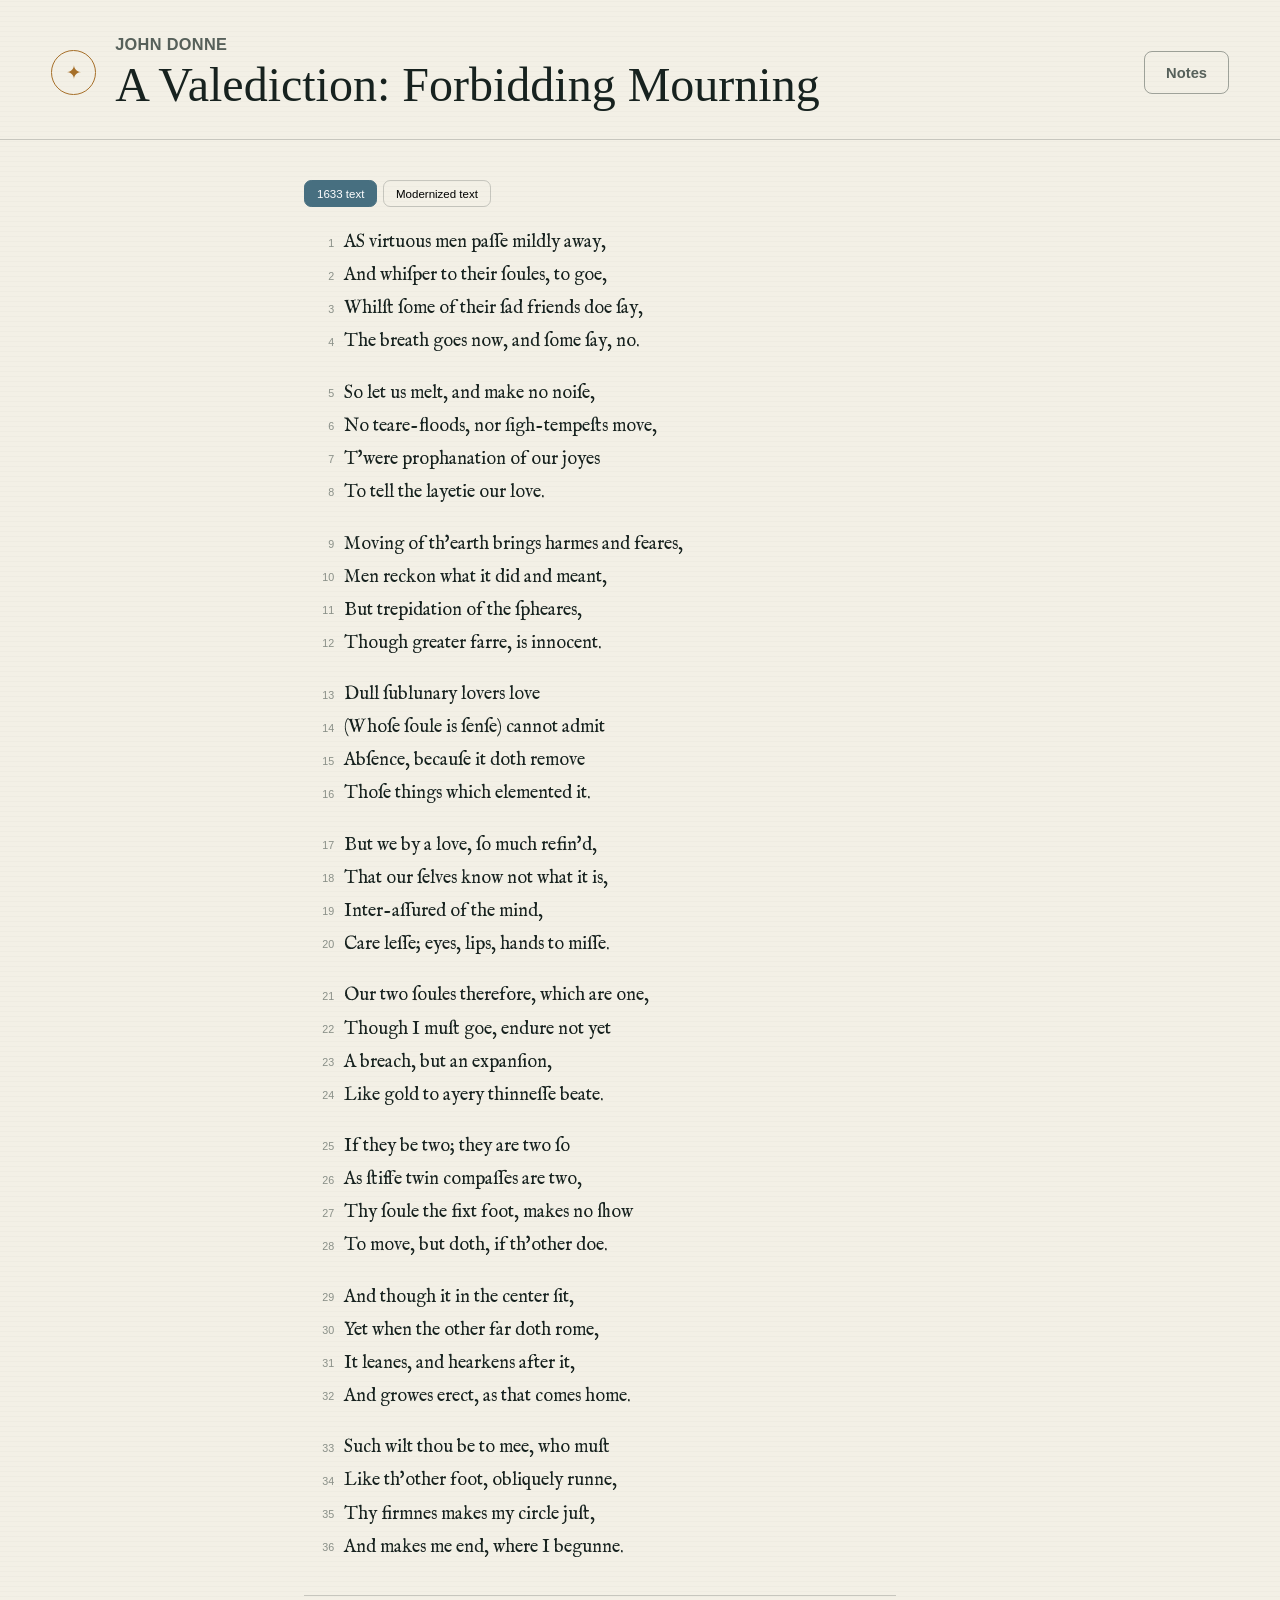
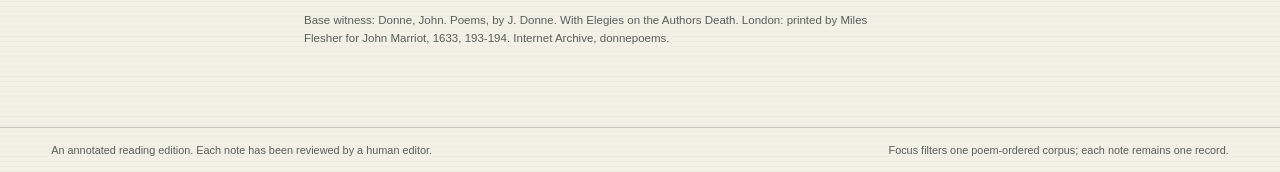
==== corpora/donne-a-valediction-forbidding-mourning/review.html @ fef2c0a2 "Initial commit: Marginalia annotated reading editions Source-first annotated reading editions of poe" ====
<!doctype html>
<html lang="en">
<head>
  <meta charset="utf-8">
  <meta name="viewport" content="width=device-width, initial-scale=1">
  <title>A Valediction: Forbidding Mourning — John Donne</title>
  <style>
    /* Libre Caslon files are self-hosted from Google Fonts under the SIL Open Font License 1.1. */

    @font-face {
      font-family: "Libre Caslon Text";
      src: url("[data-uri]") format("woff2");
      font-style: normal;
      font-weight: 400;
      font-display: swap;
    }
    /* IM FELL English (Igino Marini) is self-hosted under the SIL Open Font License 1.1. */
    @font-face {
  font-family: "IM FELL English";
  src: url("[data-uri]") format("truetype");
  font-style: normal;
  font-weight: 400;
  font-display: block;
}

    .poem-lines--historical-forms .poem-line__text {
      font-family: "IM FELL English", var(--poem-serif);
      font-variant-alternates: historical-forms;
      font-feature-settings: "hist" 1, "liga" 1;
    }

    :root {
      --paper: #f3f0e6;
      --paper-light: #fbf9f2;
      --ink: #17221f;
      --ink-soft: #56605a;
      --moon: #476f80;
      --moon-pale: rgba(71, 111, 128, 0.14);
      --gold: #a66f29;
      --rule: rgba(23, 34, 31, 0.2);
      --rule-strong: rgba(23, 34, 31, 0.38);
      --display-serif: "Iowan Old Style", Baskerville, "Palatino Linotype", Palatino, Georgia, serif;
      --serif: "Iowan Old Style", Baskerville, "Palatino Linotype", Palatino, Georgia, serif;
      --poem-serif: "Libre Caslon Text", "Iowan Old Style", Baskerville, "Palatino Linotype", Palatino, Georgia, serif;
      --sans: "Gill Sans", "Trebuchet MS", Candara, sans-serif;
    }

    * {
      box-sizing: border-box;
    }

    html {
      scroll-behavior: smooth;
    }

    body {
      min-width: 20rem;
      margin: 0;
      color: var(--ink);
      background:
        repeating-linear-gradient(0deg, rgba(23, 34, 31, 0.018) 0 1px, transparent 1px 5px),
        var(--paper);
      font-family: var(--serif);
    }

    button,
    select {
      font: inherit;
    }

    button:focus-visible,
    select:focus-visible,
    summary:focus-visible,
    a:focus-visible,
    [tabindex]:focus-visible {
      outline: 2px solid var(--moon);
      outline-offset: 3px;
    }

    [hidden] {
      display: none !important;
    }

    .skip-link {
      position: fixed;
      z-index: 30;
      top: 0.5rem;
      left: 0.5rem;
      padding: 0.7rem 1rem;
      color: var(--paper-light);
      background: var(--ink);
      transform: translateY(-160%);
    }

    .skip-link:focus {
      transform: translateY(0);
    }

    .masthead {
      display: grid;
      grid-template-columns: 3rem minmax(0, 1fr) auto;
      gap: 1rem;
      align-items: center;
      max-width: 92rem;
      margin: 0 auto;
      padding: 2.2rem clamp(1.25rem, 4vw, 4rem) 1.8rem;
      border-bottom: 1px solid var(--rule);
    }

    .masthead__mark {
      display: grid;
      width: 2.8rem;
      height: 2.8rem;
      place-items: center;
      color: var(--gold);
      text-decoration: none;
      border: 1px solid var(--gold);
      border-radius: 50%;
      font-size: 1.2rem;
    }

    .masthead__title {
      min-width: 0;
    }

    .masthead__author {
      margin: 0 0 0.45rem;
      color: var(--ink-soft);
      font-family: var(--sans);
      font-size: 1.02rem;
      font-weight: 700;
      letter-spacing: 0.02em;
      text-transform: uppercase;
    }

    .eyebrow,
    .notes-toggle,
    .projection-label,
    .projection-status,
    .source-meta,
    .stage-kicker {
      font-family: var(--sans);
      letter-spacing: 0;
    }

    .eyebrow {
      margin: 0 0 0.35rem;
      color: var(--ink-soft);
      font-size: 0.7rem;
      font-weight: 700;
      text-transform: uppercase;
    }

    .masthead h1 {
      max-width: none;
      margin: 0;
      overflow-wrap: normal;
      font-family: var(--display-serif);
      font-size: 3rem;
      font-weight: 400;
      line-height: 1.02;
    }

    .notes-toggle {
      justify-self: end;
      min-height: 2.7rem;
      padding: 0.55rem 1.3rem;
      color: var(--paper-light);
      border: 1px solid var(--moon);
      border-radius: 0.5rem;
      background: var(--moon);
      font-size: 0.92rem;
      font-weight: 700;
      cursor: pointer;
      transition: background-color 160ms ease, color 160ms ease, border-color 160ms ease;
    }

    .notes-toggle[aria-pressed="false"] {
      color: var(--ink-soft);
      background: transparent;
      border-color: var(--rule-strong);
    }

    .notes-toggle:hover,
    .notes-toggle:focus-visible {
      outline: none;
      color: var(--paper-light);
      border-color: var(--moon);
      background: var(--moon);
    }

    .projection-bar {
      margin: 0 0 1.8rem;
      padding: 0 0 1.2rem;
      border-bottom: 1px solid var(--rule-strong);
    }

    .projection-bar__inner {
      display: grid;
      gap: 0.8rem;
    }

    .focus-filter {
      min-width: 0;
      margin: 0;
      padding: 0;
      border: 0;
    }

    .projection-label {
      color: var(--ink-soft);
      font-size: 0.68rem;
      font-weight: 700;
      text-transform: uppercase;
    }

    .focus-options {
      display: flex;
      flex-wrap: wrap;
      gap: 0.45rem;
      margin-top: 0.4rem;
    }

    .focus-option {
      min-height: 2.25rem;
      padding: 0.4rem 0.85rem;
      color: var(--ink-soft);
      border: 1px solid var(--rule-strong);
      border-radius: 0.45rem;
      background: transparent;
      font-family: var(--sans);
      font-size: 0.74rem;
      cursor: pointer;
    }

    .focus-option:hover,
    .focus-option:focus-visible {
      color: var(--ink);
      border-color: var(--moon);
    }

    .focus-option[aria-pressed="true"] {
      color: var(--paper-light);
      border-color: var(--moon);
      background: var(--moon);
    }

    .projection-status {
      margin: 0;
      color: var(--ink-soft);
      font-size: 0.72rem;
    }

    .reading-layout {
      display: grid;
      grid-template-columns: minmax(24rem, 0.82fr) minmax(28rem, 1.18fr);
      max-width: 92rem;
      margin: 0 auto;
    }

    .reading-layout--notes-hidden {
      grid-template-columns: minmax(0, 1fr);
    }

    .reading-layout--notes-hidden .notes-panel {
      display: none;
    }

    .reading-layout--notes-hidden .poem-panel {
      border-right: 0;
    }

    .reading-layout--notes-hidden .poem-sticky {
      position: static;
      max-width: 42rem;
      margin: 0 auto;
    }

    .poem-panel {
      min-width: 0;
      padding: 2.5rem clamp(1.25rem, 4vw, 4rem) 5rem;
      border-right: 1px solid var(--rule);
    }

    .poem-sticky {
      position: sticky;
      top: 1rem;
    }

    .text-selector {
      display: flex;
      gap: 0.35rem;
      margin-bottom: 1.2rem;
    }

    .text-selector button {
      padding: 0.4rem 0.75rem;
      border: 1px solid var(--rule);
      border-radius: 0.45rem;
      background: transparent;
      font-family: var(--sans);
      font-size: 0.72rem;
      cursor: pointer;
    }

    .text-selector button[aria-pressed="true"] {
      color: #fff;
      border-color: var(--moon);
      background: var(--moon);
    }

    .poem-lines {
      max-width: 37rem;
    }

    .poem-line {
      display: grid;
      grid-template-columns: 1.7rem minmax(0, 1fr);
      gap: 0.6rem;
      align-items: center;
      min-height: 2rem;
      border-left: 3px solid transparent;
      transition: color 160ms ease, background-color 160ms ease, border-color 160ms ease;
    }

    .poem-line--stanza {
      margin-top: 1.15rem;
    }

    .poem-line:first-child {
      margin-top: 0;
    }

    .poem-line__number {
      color: rgba(72, 84, 77, 0.62);
      font-family: var(--sans);
      font-size: 0.67rem;
      text-align: right;
      user-select: none;
    }

    .poem-line__text {
      font-family: var(--poem-serif);
      padding: 0.2rem 0;
      font-size: 1.15rem;
      line-height: 1.45;
    }

    .poem-line--selected {
      color: #102b34;
      background: linear-gradient(90deg, rgba(71, 111, 128, 0.2), rgba(71, 111, 128, 0.035));
      border-left-color: var(--moon);
    }

    .witness {
      max-width: 37rem;
      margin: 2rem 0 0;
      padding-top: 1rem;
      color: var(--ink-soft);
      border-top: 1px solid var(--rule);
      font-family: var(--sans);
      font-size: 0.72rem;
      line-height: 1.5;
    }

    .notes-panel {
      min-width: 0;
      padding: 2.5rem clamp(1.25rem, 4vw, 4rem) 7rem;
    }

    .stream-group {
      margin: 0;
    }

    .stream-group + .stream-group {
      margin-top: 3rem;
    }

    .stream-group__heading {
      display: grid;
      grid-template-columns: auto minmax(0, 1fr);
      gap: 0.8rem;
      align-items: center;
      margin: 0 0 0.2rem;
      padding-bottom: 0.75rem;
      color: var(--moon);
      border-bottom: 1px solid var(--rule-strong);
      font-family: var(--sans);
      font-size: 0.76rem;
      text-transform: uppercase;
    }

    .stream-group__number {
      display: grid;
      width: 1.65rem;
      height: 1.65rem;
      place-items: center;
      color: var(--paper-light);
      border-radius: 50%;
      background: var(--moon);
      font-size: 0.68rem;
      font-weight: 700;
    }

    .note-article {
      position: relative;
      border-bottom: 1px solid var(--rule-strong);
      transition: background-color 160ms ease, border-color 160ms ease;
    }

    .note-article--active,
    .note-article[open] {
      border-left: 3px solid var(--moon);
      background: linear-gradient(90deg, rgba(71, 111, 128, 0.09), transparent 78%);
    }

    .note-summary {
      display: grid;
      grid-template-columns: minmax(0, 1fr) auto;
      gap: 1rem;
      align-items: center;
      padding: 1rem 0.25rem;
      list-style: none;
    }

    .note-summary::-webkit-details-marker {
      display: none;
    }

    .note-summary::after {
      content: "+";
      color: var(--ink-soft);
      font-family: var(--sans);
      font-size: 1rem;
    }

    .note-article[open] > .note-summary::after {
      content: "−";
    }

    .note-summary h3 {
      max-width: none;
      margin: 0;
      font-family: var(--display-serif);
      font-size: 1.2rem;
      font-weight: 400;
      line-height: 1.25;
    }

    .note-article[open] > .note-summary h3 {
      font-size: 1.78rem;
    }

    .note-content {
      padding: 0.35rem 1.15rem 2rem;
    }

    .claim-body {
      max-width: 44rem;
      font-size: 1.17rem;
      line-height: 1.62;
    }

    .claim-body p {
      margin: 0 0 1rem;
    }

    .claim-body ol {
      padding-left: 1.4rem;
    }

    .note-details {
      max-width: 44rem;
      margin-top: 1.2rem;
      border-top: 1px solid var(--rule);
    }

    summary {
      cursor: pointer;
    }

    .note-details > summary,
    .source-record > summary {
      padding: 0.85rem 0;
      color: var(--ink-soft);
      font-family: var(--sans);
      font-size: 0.72rem;
      font-weight: 700;
      text-transform: uppercase;
    }

    .note-details__body {
      padding-bottom: 0.7rem;
    }

    .source-citations {
      display: grid;
      gap: 0.55rem;
      margin: 0;
      padding: 0;
      list-style: none;
    }

    .note-source-link {
      color: var(--moon);
      text-decoration-color: rgba(71, 111, 128, 0.4);
      text-underline-offset: 0.16em;
    }

    .note-source-link:hover,
    .note-source-link:focus-visible {
      color: var(--ink);
      text-decoration-color: currentColor;
    }

    .note-caveat {
      margin: 1rem 0 0;
      padding-left: 1rem;
      border-left: 3px solid var(--gold);
      line-height: 1.5;
    }

    .note-caveat p {
      margin: 0.35rem 0;
    }

    .source-record__body {
      padding: 0 0 1rem 1rem;
      color: var(--ink-soft);
      line-height: 1.5;
    }

    .citation {
      font-size: 0.9rem;
      font-style: italic;
    }

    .source-record:target {
      scroll-margin-top: 1rem;
    }

    .empty-state {
      margin: 2rem 0;
      padding: 1.1rem 0;
      color: var(--ink-soft);
      border-top: 1px solid var(--rule-strong);
      border-bottom: 1px solid var(--rule);
      line-height: 1.5;
    }

    .sources-accordion {
      margin-top: 3rem;
      border-top: 1px solid var(--rule-strong);
      border-bottom: 1px solid var(--rule-strong);
    }

    .sources-accordion > summary {
      display: grid;
      grid-template-columns: minmax(0, 1fr) auto;
      gap: 1rem;
      align-items: center;
      padding: 1rem 0.25rem;
      list-style: none;
      cursor: pointer;
    }

    .sources-accordion > summary::-webkit-details-marker {
      display: none;
    }

    .sources-accordion > summary::after {
      content: "+";
      color: var(--ink-soft);
      font-family: var(--sans);
    }

    .sources-accordion[open] > summary::after {
      content: "−";
    }

    .sources-accordion h2 {
      margin: 0;
      font-family: var(--display-serif);
      font-size: 1.35rem;
      font-weight: 400;
    }

    .sources-content {
      padding: 0.5rem 0.75rem 2rem;
    }

    .source-intro {
      max-width: 45rem;
      color: var(--ink-soft);
      line-height: 1.5;
    }

    .source-group {
      margin-top: 2rem;
      color: var(--moon);
      font-family: var(--sans);
      font-size: 0.74rem;
      text-transform: uppercase;
    }

    .source-record {
      border-top: 1px solid var(--rule);
    }

    .source-record > summary {
      color: var(--ink);
      font-family: var(--serif);
      font-size: 1rem;
      font-weight: 500;
      text-transform: none;
    }

    .source-link {
      color: var(--moon);
    }

    .colophon {
      display: flex;
      gap: 1rem;
      justify-content: space-between;
      padding: 1rem clamp(1.25rem, 4vw, 4rem);
      color: var(--ink-soft);
      border-top: 1px solid var(--rule);
      font-family: var(--sans);
      font-size: 0.68rem;
    }

    .colophon p {
      margin: 0;
    }

    @media (max-width: 50rem) {
      .masthead {
        grid-template-columns: 2.5rem minmax(0, 1fr);
        padding-top: 1.5rem;
      }

      .masthead__mark {
        width: 2.5rem;
        height: 2.5rem;
      }

      .masthead h1 {
        font-size: 1.9rem;
      }

      .notes-toggle {
        grid-column: 2;
        justify-self: start;
      }

      .reading-layout {
        display: block;
      }

      .poem-panel,
      .notes-panel {
        padding: 2rem 1rem 3rem;
      }

      .poem-panel {
        border-right: 0;
        border-bottom: 1px solid var(--rule-strong);
      }

      .poem-sticky {
        position: static;
      }

      .poem-line {
        grid-template-columns: 1.55rem minmax(0, 1fr);
        gap: 0.45rem;
      }

      .poem-line__text {
        font-size: 1.06rem;
      }

      .note-summary h3,
      .note-article[open] > .note-summary h3 {
        font-size: 1.45rem;
      }

      .note-content {
        padding-right: 0.75rem;
        padding-left: 0.75rem;
      }

      .claim-body {
        font-size: 1.1rem;
      }

      .colophon {
        display: block;
      }

      .colophon p + p {
        margin-top: 0.4rem;
      }
    }

    @media (prefers-reduced-motion: reduce) {
      html {
        scroll-behavior: auto;
      }

      *,
      *::before,
      *::after {
        transition-duration: 0.01ms !important;
      }
    }
  </style>
</head>
<body>
  <a class="skip-link" href="#poem-lines">Skip to poem</a>
  <a class="skip-link" href="#note-stream">Skip to notes</a>

  <header class="masthead">
    <a class="masthead__mark" href="../../index.html" aria-label="Back to Marginalia">✦</a>
    <div class="masthead__title">
      <p id="edition-author" class="masthead__author"></p>
      <h1 id="edition-title"></h1>
    </div>
    <button id="notes-toggle" class="notes-toggle" type="button" aria-pressed="true">Notes</button>
  </header>

  <main id="main-content">
    <div id="reading-layout" class="reading-layout">
      <aside class="poem-panel" aria-label="Poem">
        <div class="poem-sticky">
          <div id="text-selector" class="text-selector" hidden aria-label="Reading text"></div>
          <div id="poem-lines" class="poem-lines"></div>
          <p id="witness" class="witness"></p>
        </div>
      </aside>

      <section class="notes-panel" aria-label="Notes">
        <section id="projection-bar" class="projection-bar" aria-label="Note view controls">
          <div class="projection-bar__inner">
            <fieldset class="focus-filter">
              <legend class="projection-label">Focus</legend>
              <div id="focus-options" class="focus-options"></div>
            </fieldset>
            <p id="projection-status" class="projection-status" aria-live="polite"></p>
          </div>
        </section>
        <div id="note-stream"></div>
        <details id="sources-section" class="sources-accordion">
          <summary><h2>Sources</h2></summary>
          <div class="sources-content">
            <p class="source-intro">What was consulted, how it supports the annotations, and where evidence remains incomplete.</p>
            <div id="source-list"></div>
          </div>
        </details>
      </section>
    </div>
  </main>

  <footer class="colophon">
    <p>An annotated reading edition. Each note has been reviewed by a human editor.</p>
    <p>Focus filters one poem-ordered corpus; each note remains one record.</p>
  </footer>

  <script id="corpus-data" type="application/json">{"annotations":[{"annotation_type":"editorial-note","claim":{"attributions":[],"body":"This is the corpus base transcription of “A Valediction forbidding mourning” as printed on pages 193-194 of the 1633 first edition of Poems, by J. Donne. The edition-faithful view records the printed wording, spelling, capitalization, punctuation, lineation, and nine four-line stanzas, apart from documented typographic normalizations.","contested":false,"editorial_confidence":{"level":"unassessed","rationale":"Both printed pages were inspected directly and cross-checked against Grierson's 1912 transcription; a human editor has reviewed the record, and no formal confidence grade has been assigned."},"epistemic_status":"documented-fact"},"evidence":[{"citation":{"citation_text":"Donne, Poems (1633), 193-194.","locator":"printed pp. 193-194; scan leaves 208-209"},"id":"ev_1633_pages","relationship":"supports","source":{"access":{"consulted_on":"2026-09-26","obtained_via":"Internet Archive page images derived from the Google Books scan; printed pages 193-194 were inspected directly at scan leaves 208-209.","state":"fully-consulted"},"canonical_url":"https://archive.org/details/donnepoems","citation":"Donne, John. Poems, by J. Donne. With Elegies on the Authors Death. London: printed by Miles Flesher for John Marriot, 1633, 193-194. Internet Archive, donnepoems.","container_title":null,"contributors":[{"name":"John Donne","role":"author"}],"id":"src_d933303080412160","issue":null,"issued":"1633","notes":"The transcription was checked directly against https://archive.org/download/donnepoems/page/n208_w2000.jpg and https://archive.org/download/donnepoems/page/n209_w2000.jpg. OCR was used only to locate the pages.","pages":"193-194","publisher":"Miles Flesher for John Marriot","quality":{"authority":"primary-source","peer_review_status":"not-peer-reviewed","rationale":"The page images reproduce the first printed edition and are the controlling witness for this corpus transcription."},"rights":{"notes":"Internet Archive marks the item with the Creative Commons Public Domain Mark; users should confirm the law applicable in their jurisdiction.","quotation":"permitted","reproduction":"permitted","status":"public-domain"},"source_type":"primary-text","source_type_detail":null,"title":"Poems, by J. Donne. With Elegies on the Authors Death","volume":null},"source_id":"src_d933303080412160","summary":"The page images supply the heading, wording, spelling, punctuation, lineation, stanza divisions, and printed pagination used by the canonical transcription.","use":"direct-evidence"},{"citation":{"citation_text":"Donne, Poems, ed. Grierson, 1:49.","locator":"vol. I, p. 49 and following variant apparatus"},"id":"ev_grierson_text_crosscheck","relationship":"qualifies","source":{"access":{"consulted_on":"2026-09-26","obtained_via":"Project Gutenberg UTF-8 transcription 48688-0.txt, mirrored by Internet Archive.","scope_note":"The title matter, relevant preface discussion of editorial method, the poem on page 49, and its immediately following variant apparatus were consulted in the Project Gutenberg transcription.","state":"excerpt-consulted"},"canonical_url":"https://www.gutenberg.org/ebooks/48688","citation":"Donne, John. The Poems of John Donne. Edited by Herbert J. C. Grierson. Vol. I, The Text of the Poems with Appendixes. Oxford: Clarendon Press, 1912. Project Gutenberg ebook 48688.","container_title":null,"contributors":[{"name":"John Donne","role":"author"},{"name":"Herbert J. C. Grierson","role":"editor"}],"id":"src_ce7b60f5c415155e","issue":null,"issued":"1912","notes":"Used to corroborate the 1633 wording, document variants, and distinguish the historical witness from later editorial choices. It does not control the base transcription.","pages":null,"publisher":"Clarendon Press","quality":{"authority":"scholarly-edition","peer_review_status":"editorially-reviewed","rationale":"Grierson collates the early printed editions and numerous manuscripts, records textual variants, and explains his preference for the 1633 text as the basis for poems it contains."},"rights":{"notes":"The 1912 edition and Project Gutenberg transcription are treated as public domain; users outside the United States should confirm local law.","quotation":"permitted","reproduction":"permitted","status":"public-domain"},"source_type":"critical-edition","source_type_detail":null,"title":"The Poems of John Donne, Volume I","volume":"I"},"source_id":"src_ce7b60f5c415155e","summary":"Grierson's edited text corroborates most readings while its apparatus makes later editorial additions and variant readings visible.","use":"direct-evidence"}],"id":"ann_b87ed12574e8e5be","is_base_text":true,"local_key":"base-text","review":{"notes":"Direct source comparison is complete; independent transcription and modernization review remain outstanding.","reviewed_on":"2026-09-28","reviewer":"LesTP","state":"human-reviewed"},"tags":["base-text","lens-text-history"],"target":{"exact_text":"AS virtuous men passe mildly away,\nAnd whisper to their soules, to goe,\nWhilst some of their sad friends doe say,\nThe breath goes now, and some say, no.\n\nSo let us melt, and make no noise,\nNo teare-floods, nor sigh-tempests move,\nT'were prophanation of our joyes\nTo tell the layetie our love.\n\nMoving of th'earth brings harmes and feares,\nMen reckon what it did and meant,\nBut trepidation of the spheares,\nThough greater farre, is innocent.\n\nDull sublunary lovers love\n(Whose soule is sense) cannot admit\nAbsence, because it doth remove\nThose things which elemented it.\n\nBut we by a love, so much refin'd,\nThat our selves know not what it is,\nInter-assured of the mind,\nCare lesse; eyes, lips, hands to misse.\n\nOur two soules therefore, which are one,\nThough I must goe, endure not yet\nA breach, but an expansion,\nLike gold to ayery thinnesse beate.\n\nIf they be two; they are two so\nAs stiffe twin compasses are two,\nThy soule the fixt foot, makes no show\nTo move, but doth, if th'other doe.\n\nAnd though it in the center sit,\nYet when the other far doth rome,\nIt leanes, and hearkens after it,\nAnd growes erect, as that comes home.\n\nSuch wilt thou be to mee, who must\nLike th'other foot, obliquely runne,\nThy firmnes makes my circle just,\nAnd makes me end, where I begunne.","fragments":[{"end":34,"line":1,"start":0},{"end":36,"line":2,"start":0},{"end":41,"line":3,"start":0},{"end":38,"line":4,"start":0},{"end":34,"line":5,"start":0},{"end":40,"line":6,"start":0},{"end":32,"line":7,"start":0},{"end":29,"line":8,"start":0},{"end":44,"line":9,"start":0},{"end":33,"line":10,"start":0},{"end":32,"line":11,"start":0},{"end":34,"line":12,"start":0},{"end":26,"line":13,"start":0},{"end":35,"line":14,"start":0},{"end":31,"line":15,"start":0},{"end":32,"line":16,"start":0},{"end":34,"line":17,"start":0},{"end":36,"line":18,"start":0},{"end":26,"line":19,"start":0},{"end":39,"line":20,"start":0},{"end":40,"line":21,"start":0},{"end":33,"line":22,"start":0},{"end":27,"line":23,"start":0},{"end":35,"line":24,"start":0},{"end":31,"line":25,"start":0},{"end":33,"line":26,"start":0},{"end":38,"line":27,"start":0},{"end":35,"line":28,"start":0},{"end":32,"line":29,"start":0},{"end":33,"line":30,"start":0},{"end":33,"line":31,"start":0},{"end":37,"line":32,"start":0},{"end":34,"line":33,"start":0},{"end":36,"line":34,"start":0},{"end":33,"line":35,"start":0},{"end":34,"line":36,"start":0}],"fragments_by_text":{"edition-faithful":[{"end":34,"line":1,"start":0},{"end":36,"line":2,"start":0},{"end":41,"line":3,"start":0},{"end":38,"line":4,"start":0},{"end":34,"line":5,"start":0},{"end":40,"line":6,"start":0},{"end":32,"line":7,"start":0},{"end":29,"line":8,"start":0},{"end":44,"line":9,"start":0},{"end":33,"line":10,"start":0},{"end":32,"line":11,"start":0},{"end":34,"line":12,"start":0},{"end":26,"line":13,"start":0},{"end":35,"line":14,"start":0},{"end":31,"line":15,"start":0},{"end":32,"line":16,"start":0},{"end":34,"line":17,"start":0},{"end":36,"line":18,"start":0},{"end":26,"line":19,"start":0},{"end":39,"line":20,"start":0},{"end":40,"line":21,"start":0},{"end":33,"line":22,"start":0},{"end":27,"line":23,"start":0},{"end":35,"line":24,"start":0},{"end":31,"line":25,"start":0},{"end":33,"line":26,"start":0},{"end":38,"line":27,"start":0},{"end":35,"line":28,"start":0},{"end":32,"line":29,"start":0},{"end":33,"line":30,"start":0},{"end":33,"line":31,"start":0},{"end":37,"line":32,"start":0},{"end":34,"line":33,"start":0},{"end":36,"line":34,"start":0},{"end":33,"line":35,"start":0},{"end":34,"line":36,"start":0}],"modernized":[{"end":33,"line":1,"start":0},{"end":34,"line":2,"start":0},{"end":40,"line":3,"start":0},{"end":38,"line":4,"start":0},{"end":34,"line":5,"start":0},{"end":39,"line":6,"start":0},{"end":30,"line":7,"start":0},{"end":27,"line":8,"start":0},{"end":42,"line":9,"start":0},{"end":33,"line":10,"start":0},{"end":31,"line":11,"start":0},{"end":32,"line":12,"start":0},{"end":27,"line":13,"start":0},{"end":34,"line":14,"start":0},{"end":31,"line":15,"start":0},{"end":32,"line":16,"start":0},{"end":34,"line":17,"start":0},{"end":35,"line":18,"start":0},{"end":26,"line":19,"start":0},{"end":37,"line":20,"start":0},{"end":39,"line":21,"start":0},{"end":32,"line":22,"start":0},{"end":27,"line":23,"start":0},{"end":32,"line":24,"start":0},{"end":31,"line":25,"start":0},{"end":32,"line":26,"start":0},{"end":38,"line":27,"start":0},{"end":34,"line":28,"start":0},{"end":32,"line":29,"start":0},{"end":33,"line":30,"start":0},{"end":32,"line":31,"start":0},{"end":36,"line":32,"start":0},{"end":33,"line":33,"start":0},{"end":34,"line":34,"start":0},{"end":34,"line":35,"start":0},{"end":32,"line":36,"start":0}]},"line_range":{"end":36,"start":1},"locator":{"scheme":"line","value":"1-36"},"work_id":"work_a_valediction_forbidding_mourning"},"title":"Base Text"},{"annotation_type":"editorial-note","claim":{"attributions":[],"body":"The edition-faithful view keeps the 1633 words, spelling, capitalization, punctuation, line order, and stanza divisions while storing long s as ordinary s, expanding no abbreviations, omitting ornamental indentation, and representing the initial decorated capital as “AS.” In the review page, IM FELL English applies contextual historical glyph forms to this view only; the display is period-appropriate rather than a facsimile of Miles Flesher's type, and copied text remains ordinary s. The modernized view changes spelling and typographic conventions line by line while preserving wording, syntax, lineation, and stanza structure. It follows Grierson's punctuation at four points: the colon after “no,” the comma after “lesse,” the comma after the first “two,” and the semicolon after “runne.” It adds the possessive apostrophe in “lovers' love” but does not import Grierson's manuscript-supported “and” before “hands.”","contested":false,"editorial_confidence":{"level":"unassessed","rationale":"The policy and line alignment are explicit and mechanically checkable; each modernization intervention has been reviewed, and no formal confidence grade has been assigned."},"epistemic_status":"editorial-synthesis"},"evidence":[{"citation":{"citation_text":"Donne, Poems (1633), 193-194.","locator":"printed pp. 193-194; scan leaves 208-209"},"id":"ev_policy_pages","relationship":"supports","source":{"access":{"consulted_on":"2026-09-26","obtained_via":"Internet Archive page images derived from the Google Books scan; printed pages 193-194 were inspected directly at scan leaves 208-209.","state":"fully-consulted"},"canonical_url":"https://archive.org/details/donnepoems","citation":"Donne, John. Poems, by J. Donne. With Elegies on the Authors Death. London: printed by Miles Flesher for John Marriot, 1633, 193-194. Internet Archive, donnepoems.","container_title":null,"contributors":[{"name":"John Donne","role":"author"}],"id":"src_d933303080412160","issue":null,"issued":"1633","notes":"The transcription was checked directly against https://archive.org/download/donnepoems/page/n208_w2000.jpg and https://archive.org/download/donnepoems/page/n209_w2000.jpg. OCR was used only to locate the pages.","pages":"193-194","publisher":"Miles Flesher for John Marriot","quality":{"authority":"primary-source","peer_review_status":"not-peer-reviewed","rationale":"The page images reproduce the first printed edition and are the controlling witness for this corpus transcription."},"rights":{"notes":"Internet Archive marks the item with the Creative Commons Public Domain Mark; users should confirm the law applicable in their jurisdiction.","quotation":"permitted","reproduction":"permitted","status":"public-domain"},"source_type":"primary-text","source_type_detail":null,"title":"Poems, by J. Donne. With Elegies on the Authors Death","volume":null},"source_id":"src_d933303080412160","summary":"The printed pages establish the forms preserved by the edition-faithful transcription and reveal typographic features normalized for searchable Unicode text.","use":"direct-evidence"},{"citation":{"citation_text":"Donne, Poems, ed. Grierson, 1:49.","locator":"vol. I, p. 49 and following variant apparatus"},"id":"ev_policy_grierson","relationship":"qualifies","source":{"access":{"consulted_on":"2026-09-26","obtained_via":"Project Gutenberg UTF-8 transcription 48688-0.txt, mirrored by Internet Archive.","scope_note":"The title matter, relevant preface discussion of editorial method, the poem on page 49, and its immediately following variant apparatus were consulted in the Project Gutenberg transcription.","state":"excerpt-consulted"},"canonical_url":"https://www.gutenberg.org/ebooks/48688","citation":"Donne, John. The Poems of John Donne. Edited by Herbert J. C. Grierson. Vol. I, The Text of the Poems with Appendixes. Oxford: Clarendon Press, 1912. Project Gutenberg ebook 48688.","container_title":null,"contributors":[{"name":"John Donne","role":"author"},{"name":"Herbert J. C. Grierson","role":"editor"}],"id":"src_ce7b60f5c415155e","issue":null,"issued":"1912","notes":"Used to corroborate the 1633 wording, document variants, and distinguish the historical witness from later editorial choices. It does not control the base transcription.","pages":null,"publisher":"Clarendon Press","quality":{"authority":"scholarly-edition","peer_review_status":"editorially-reviewed","rationale":"Grierson collates the early printed editions and numerous manuscripts, records textual variants, and explains his preference for the 1633 text as the basis for poems it contains."},"rights":{"notes":"The 1912 edition and Project Gutenberg transcription are treated as public domain; users outside the United States should confirm local law.","quotation":"permitted","reproduction":"permitted","status":"public-domain"},"source_type":"critical-edition","source_type_detail":null,"title":"The Poems of John Donne, Volume I","volume":"I"},"source_id":"src_ce7b60f5c415155e","summary":"Grierson's text and apparatus expose where an edited reading differs from the 1633 witness, including punctuation, the added “and” in line 20, and manuscript or later-edition variants.","use":"direct-evidence"}],"id":"ann_4eb04173afdd26d0","is_base_text":false,"local_key":"transcription-modernization-policy","review":{"notes":"Human review compared every changed form across the two aligned views.","reviewed_on":"2026-09-28","reviewer":"LesTP","state":"human-reviewed"},"tags":["lens-text-history","modernization","transcription"],"target":{"exact_text":"AS virtuous men passe mildly away,\nAnd whisper to their soules, to goe,\nWhilst some of their sad friends doe say,\nThe breath goes now, and some say, no.\n\nSo let us melt, and make no noise,\nNo teare-floods, nor sigh-tempests move,\nT'were prophanation of our joyes\nTo tell the layetie our love.\n\nMoving of th'earth brings harmes and feares,\nMen reckon what it did and meant,\nBut trepidation of the spheares,\nThough greater farre, is innocent.\n\nDull sublunary lovers love\n(Whose soule is sense) cannot admit\nAbsence, because it doth remove\nThose things which elemented it.\n\nBut we by a love, so much refin'd,\nThat our selves know not what it is,\nInter-assured of the mind,\nCare lesse; eyes, lips, hands to misse.\n\nOur two soules therefore, which are one,\nThough I must goe, endure not yet\nA breach, but an expansion,\nLike gold to ayery thinnesse beate.\n\nIf they be two; they are two so\nAs stiffe twin compasses are two,\nThy soule the fixt foot, makes no show\nTo move, but doth, if th'other doe.\n\nAnd though it in the center sit,\nYet when the other far doth rome,\nIt leanes, and hearkens after it,\nAnd growes erect, as that comes home.\n\nSuch wilt thou be to mee, who must\nLike th'other foot, obliquely runne,\nThy firmnes makes my circle just,\nAnd makes me end, where I begunne.","fragments":[{"end":34,"line":1,"start":0},{"end":36,"line":2,"start":0},{"end":41,"line":3,"start":0},{"end":38,"line":4,"start":0},{"end":34,"line":5,"start":0},{"end":40,"line":6,"start":0},{"end":32,"line":7,"start":0},{"end":29,"line":8,"start":0},{"end":44,"line":9,"start":0},{"end":33,"line":10,"start":0},{"end":32,"line":11,"start":0},{"end":34,"line":12,"start":0},{"end":26,"line":13,"start":0},{"end":35,"line":14,"start":0},{"end":31,"line":15,"start":0},{"end":32,"line":16,"start":0},{"end":34,"line":17,"start":0},{"end":36,"line":18,"start":0},{"end":26,"line":19,"start":0},{"end":39,"line":20,"start":0},{"end":40,"line":21,"start":0},{"end":33,"line":22,"start":0},{"end":27,"line":23,"start":0},{"end":35,"line":24,"start":0},{"end":31,"line":25,"start":0},{"end":33,"line":26,"start":0},{"end":38,"line":27,"start":0},{"end":35,"line":28,"start":0},{"end":32,"line":29,"start":0},{"end":33,"line":30,"start":0},{"end":33,"line":31,"start":0},{"end":37,"line":32,"start":0},{"end":34,"line":33,"start":0},{"end":36,"line":34,"start":0},{"end":33,"line":35,"start":0},{"end":34,"line":36,"start":0}],"fragments_by_text":{"edition-faithful":[{"end":34,"line":1,"start":0},{"end":36,"line":2,"start":0},{"end":41,"line":3,"start":0},{"end":38,"line":4,"start":0},{"end":34,"line":5,"start":0},{"end":40,"line":6,"start":0},{"end":32,"line":7,"start":0},{"end":29,"line":8,"start":0},{"end":44,"line":9,"start":0},{"end":33,"line":10,"start":0},{"end":32,"line":11,"start":0},{"end":34,"line":12,"start":0},{"end":26,"line":13,"start":0},{"end":35,"line":14,"start":0},{"end":31,"line":15,"start":0},{"end":32,"line":16,"start":0},{"end":34,"line":17,"start":0},{"end":36,"line":18,"start":0},{"end":26,"line":19,"start":0},{"end":39,"line":20,"start":0},{"end":40,"line":21,"start":0},{"end":33,"line":22,"start":0},{"end":27,"line":23,"start":0},{"end":35,"line":24,"start":0},{"end":31,"line":25,"start":0},{"end":33,"line":26,"start":0},{"end":38,"line":27,"start":0},{"end":35,"line":28,"start":0},{"end":32,"line":29,"start":0},{"end":33,"line":30,"start":0},{"end":33,"line":31,"start":0},{"end":37,"line":32,"start":0},{"end":34,"line":33,"start":0},{"end":36,"line":34,"start":0},{"end":33,"line":35,"start":0},{"end":34,"line":36,"start":0}],"modernized":[{"end":33,"line":1,"start":0},{"end":34,"line":2,"start":0},{"end":40,"line":3,"start":0},{"end":38,"line":4,"start":0},{"end":34,"line":5,"start":0},{"end":39,"line":6,"start":0},{"end":30,"line":7,"start":0},{"end":27,"line":8,"start":0},{"end":42,"line":9,"start":0},{"end":33,"line":10,"start":0},{"end":31,"line":11,"start":0},{"end":32,"line":12,"start":0},{"end":27,"line":13,"start":0},{"end":34,"line":14,"start":0},{"end":31,"line":15,"start":0},{"end":32,"line":16,"start":0},{"end":34,"line":17,"start":0},{"end":35,"line":18,"start":0},{"end":26,"line":19,"start":0},{"end":37,"line":20,"start":0},{"end":39,"line":21,"start":0},{"end":32,"line":22,"start":0},{"end":27,"line":23,"start":0},{"end":32,"line":24,"start":0},{"end":31,"line":25,"start":0},{"end":32,"line":26,"start":0},{"end":38,"line":27,"start":0},{"end":34,"line":28,"start":0},{"end":32,"line":29,"start":0},{"end":33,"line":30,"start":0},{"end":32,"line":31,"start":0},{"end":36,"line":32,"start":0},{"end":33,"line":33,"start":0},{"end":34,"line":34,"start":0},{"end":34,"line":35,"start":0},{"end":32,"line":36,"start":0}]},"line_range":{"end":36,"start":1},"locator":{"scheme":"line","value":"1-36"},"work_id":"work_a_valediction_forbidding_mourning"},"title":"How the Two Texts Differ"},{"annotation_type":"thematic","claim":{"attributions":[],"body":"The opening imagines death so gentle that the surrounding friends cannot agree on the instant it occurs. By choosing this nearly imperceptible departure as his first comparison, the speaker makes quietness—not denial of feeling—the standard for the lovers' separation. John Freccero places the poem in the tradition of the congé d'amour, the lover's leave-taking that consoles the beloved by insisting the two remain one; Donne's distinctive move is to transpose that consolation onto the Christian promise of resurrection rather than an ordinary reunion.","contested":false,"editorial_confidence":{"level":"unassessed","rationale":"The contrast between mild passing and uncertain witnesses is explicit in the stanza; its application to the lovers is an editorial reading, and no formal confidence grade has been assigned."},"epistemic_status":"editorial-synthesis"},"evidence":[{"citation":{"citation_text":"Donne, Poems (1633), 193.","locator":"p. 193, lines 1-4"},"id":"ev_quiet_passing","relationship":"supports","source":{"access":{"consulted_on":"2026-09-26","obtained_via":"Internet Archive page images derived from the Google Books scan; printed pages 193-194 were inspected directly at scan leaves 208-209.","state":"fully-consulted"},"canonical_url":"https://archive.org/details/donnepoems","citation":"Donne, John. Poems, by J. Donne. With Elegies on the Authors Death. London: printed by Miles Flesher for John Marriot, 1633, 193-194. Internet Archive, donnepoems.","container_title":null,"contributors":[{"name":"John Donne","role":"author"}],"id":"src_d933303080412160","issue":null,"issued":"1633","notes":"The transcription was checked directly against https://archive.org/download/donnepoems/page/n208_w2000.jpg and https://archive.org/download/donnepoems/page/n209_w2000.jpg. OCR was used only to locate the pages.","pages":"193-194","publisher":"Miles Flesher for John Marriot","quality":{"authority":"primary-source","peer_review_status":"not-peer-reviewed","rationale":"The page images reproduce the first printed edition and are the controlling witness for this corpus transcription."},"rights":{"notes":"Internet Archive marks the item with the Creative Commons Public Domain Mark; users should confirm the law applicable in their jurisdiction.","quotation":"permitted","reproduction":"permitted","status":"public-domain"},"source_type":"primary-text","source_type_detail":null,"title":"Poems, by J. Donne. With Elegies on the Authors Death","volume":null},"source_id":"src_d933303080412160","summary":"The first stanza describes virtuous people dying mildly while friends debate whether the breath has gone.","use":"direct-evidence"},{"citation":{"citation_text":"Freccero, 'Donne's Valediction,' 353-55.","locator":"pp. 353-355"},"id":"ev_freccero_conge","relationship":"contextualizes","source":{"access":{"consulted_on":"2026-09-28","obtained_via":"Journal page images (screenshots) supplied by the editor.","scope_note":"The complete essay (pp. 335-376) was consulted from journal page images.","state":"fully-consulted"},"canonical_url":null,"citation":"Freccero, John. \"Donne's 'Valediction: Forbidding Mourning'.\" ELH 30, no. 4 (1963): 335-376.","container_title":"ELH","contributors":[{"name":"John Freccero","role":"author"}],"id":"src_d0ac9779e429149d","issue":"4","issued":"1963","notes":"Freccero reads the twin compasses as fusing linear and circular motion, glosses \"just\" as a pun on a true circle and the virtuous man, and links \"obliquely runne\" and \"far doth rome\" to planetary motion.","pages":"335-376","publisher":"Johns Hopkins University Press","quality":{"authority":"peer-reviewed-scholarship","peer_review_status":"peer-reviewed","rationale":"A peer-reviewed scholarly essay in ELH that reads the poem's compass conceit within Renaissance and Neoplatonic cosmology."},"rights":{"notes":"The essay is under copyright (ELH, Johns Hopkins University Press). The corpus paraphrases with short attributed phrases and does not reproduce the text; users should confirm rights before quoting.","quotation":"limited","reproduction":"prohibited","status":"copyrighted"},"source_type":"journal-article","source_type_detail":null,"title":"Donne's 'Valediction: Forbidding Mourning'","volume":"30"},"source_id":"src_d0ac9779e429149d","summary":"Freccero identifies the poem's genre as the congé d'amour, a lover's leave-taking that claims the two are not truly parted, which Donne recasts through the Christian Resurrection.","use":"direct-evidence"}],"id":"ann_8ace869b1258c5b6","is_base_text":false,"local_key":"quiet-passing","review":{"notes":"Close reading reviewed by a human editor.","reviewed_on":"2026-09-28","reviewer":"LesTP","state":"human-reviewed"},"tags":["lens-form-argument","lens-bodies-souls","departure"],"target":{"exact_text":"AS virtuous men passe mildly away,\nAnd whisper to their soules, to goe,\nWhilst some of their sad friends doe say,\nThe breath goes now, and some say, no.","fragments":[{"end":34,"line":1,"start":0},{"end":36,"line":2,"start":0},{"end":41,"line":3,"start":0},{"end":38,"line":4,"start":0}],"fragments_by_text":{"edition-faithful":[{"end":34,"line":1,"start":0},{"end":36,"line":2,"start":0},{"end":41,"line":3,"start":0},{"end":38,"line":4,"start":0}],"modernized":[{"end":33,"line":1,"start":0},{"end":34,"line":2,"start":0},{"end":40,"line":3,"start":0},{"end":38,"line":4,"start":0}]},"line_range":{"end":4,"start":1},"locator":{"scheme":"line","value":"1-4"},"work_id":"work_a_valediction_forbidding_mourning"},"title":"A Quiet Model for Parting"},{"annotation_type":"thematic","claim":{"attributions":[],"body":"The speaker asks the lovers to “melt” apart without theatrical floods of tears or storms of sighs. Calling outsiders “the laity” gives the relationship a private, almost sacred knowledge: public display would expose something the uninitiated cannot fully understand. John Freccero hears an alchemical sense in “melt”: pure gold melts quietly and evenly because its spirit is perfectly joined to its body, unlike base metals that melt noisily, so the lovers are asked to part as gold does—without noise.","contested":false,"editorial_confidence":{"level":"unassessed","rationale":"The religious distinction between profanation and laity is present in the stanza; describing the lovers' knowledge as private and quasi-sacred is an editorial synthesis."},"epistemic_status":"editorial-synthesis"},"evidence":[{"citation":{"citation_text":"Donne, Poems (1633), 193.","locator":"p. 193, lines 5-8"},"id":"ev_profanation","relationship":"supports","source":{"access":{"consulted_on":"2026-09-26","obtained_via":"Internet Archive page images derived from the Google Books scan; printed pages 193-194 were inspected directly at scan leaves 208-209.","state":"fully-consulted"},"canonical_url":"https://archive.org/details/donnepoems","citation":"Donne, John. Poems, by J. Donne. With Elegies on the Authors Death. London: printed by Miles Flesher for John Marriot, 1633, 193-194. Internet Archive, donnepoems.","container_title":null,"contributors":[{"name":"John Donne","role":"author"}],"id":"src_d933303080412160","issue":null,"issued":"1633","notes":"The transcription was checked directly against https://archive.org/download/donnepoems/page/n208_w2000.jpg and https://archive.org/download/donnepoems/page/n209_w2000.jpg. OCR was used only to locate the pages.","pages":"193-194","publisher":"Miles Flesher for John Marriot","quality":{"authority":"primary-source","peer_review_status":"not-peer-reviewed","rationale":"The page images reproduce the first printed edition and are the controlling witness for this corpus transcription."},"rights":{"notes":"Internet Archive marks the item with the Creative Commons Public Domain Mark; users should confirm the law applicable in their jurisdiction.","quotation":"permitted","reproduction":"permitted","status":"public-domain"},"source_type":"primary-text","source_type_detail":null,"title":"Poems, by J. Donne. With Elegies on the Authors Death","volume":null},"source_id":"src_d933303080412160","summary":"The second stanza rejects exaggerated mourning and uses the religious terms “prophanation” and “layetie.”","use":"direct-evidence"},{"citation":{"citation_text":"Freccero, 'Donne's Valediction,' 365-67.","locator":"pp. 365-367"},"id":"ev_freccero_melt","relationship":"contextualizes","source":{"access":{"consulted_on":"2026-09-28","obtained_via":"Journal page images (screenshots) supplied by the editor.","scope_note":"The complete essay (pp. 335-376) was consulted from journal page images.","state":"fully-consulted"},"canonical_url":null,"citation":"Freccero, John. \"Donne's 'Valediction: Forbidding Mourning'.\" ELH 30, no. 4 (1963): 335-376.","container_title":"ELH","contributors":[{"name":"John Freccero","role":"author"}],"id":"src_d0ac9779e429149d","issue":"4","issued":"1963","notes":"Freccero reads the twin compasses as fusing linear and circular motion, glosses \"just\" as a pun on a true circle and the virtuous man, and links \"obliquely runne\" and \"far doth rome\" to planetary motion.","pages":"335-376","publisher":"Johns Hopkins University Press","quality":{"authority":"peer-reviewed-scholarship","peer_review_status":"peer-reviewed","rationale":"A peer-reviewed scholarly essay in ELH that reads the poem's compass conceit within Renaissance and Neoplatonic cosmology."},"rights":{"notes":"The essay is under copyright (ELH, Johns Hopkins University Press). The corpus paraphrases with short attributed phrases and does not reproduce the text; users should confirm rights before quoting.","quotation":"limited","reproduction":"prohibited","status":"copyrighted"},"source_type":"journal-article","source_type_detail":null,"title":"Donne's 'Valediction: Forbidding Mourning'","volume":"30"},"source_id":"src_d0ac9779e429149d","summary":"Freccero reads “melt” as alchemical liquefaction and contrasts the quiet, even melting of pure gold with the noisy melting of base metals, grounding the stanza's “make no noise.”","use":"direct-evidence"}],"id":"ann_b76a7bbae8f39a03","is_base_text":false,"local_key":"no-noise-profanation","review":{"notes":"Close reading reviewed by a human editor.","reviewed_on":"2026-09-28","reviewer":"LesTP","state":"human-reviewed"},"tags":["lens-form-argument","lens-bodies-souls","sacred-language"],"target":{"exact_text":"So let us melt, and make no noise,\nNo teare-floods, nor sigh-tempests move,\nT'were prophanation of our joyes\nTo tell the layetie our love.","fragments":[{"end":34,"line":5,"start":0},{"end":40,"line":6,"start":0},{"end":32,"line":7,"start":0},{"end":29,"line":8,"start":0}],"fragments_by_text":{"edition-faithful":[{"end":34,"line":5,"start":0},{"end":40,"line":6,"start":0},{"end":32,"line":7,"start":0},{"end":29,"line":8,"start":0}],"modernized":[{"end":34,"line":5,"start":0},{"end":39,"line":6,"start":0},{"end":30,"line":7,"start":0},{"end":27,"line":8,"start":0}]},"line_range":{"end":8,"start":5},"locator":{"scheme":"line","value":"5-8"},"work_id":"work_a_valediction_forbidding_mourning"},"title":"Why Display Would Profane the Love"},{"annotation_type":"historical-context","claim":{"attributions":[{"evidence_ids":["ev_trepidation_gloss"],"position":"“Trepidation” refers to precession of the equinoxes, then explained as movement of the ninth or crystalline sphere in Ptolemaic astronomy.","scholar":"E. K. Chambers, as quoted by Herbert J. C. Grierson"},{"evidence_ids":["ev_freccero_terrae_motus"],"position":"\"Moving of th'earth\" is an earthquake (terrae motus), a sublunary breach bringing floods and tempests, not a Copernican moving of the earth; the trepidation of the spheres is by contrast a harmless \"access and recess.\"","scholar":"John Freccero"}],"body":"The stanza contrasts a frightening, measurable earthquake with a vastly greater celestial movement that causes no alarm. The comparison makes visible disturbance a poor measure of importance. In Grierson's commentary, Chambers identifies “trepidation” with the precession of the equinoxes as explained through the movement of the ninth or crystalline sphere in Ptolemaic astronomy. John Freccero places the contrast in period cosmology: motion in the sublunary world below the moon was thought changeable and often violent, while the motion of the higher spheres was regular and benign, so the stanza measures the lovers' parting against the calm of the heavens rather than the alarm of the earth. He reads “Moving of th'earth” as an earthquake (terrae motus), a sublunary rupture that brings floods and tempests, rather than a Copernican moving of the earth, and hears in the “trepidation of the spheares” a gentle “access and recess,” a going and returning that does no harm.","contested":false,"editorial_confidence":{"level":"unassessed","rationale":"The contrast is explicit in the poem and the astronomical gloss is available through Grierson, but Chambers's original discussion has not been independently consulted."},"epistemic_status":"attributed-interpretation"},"evidence":[{"citation":{"citation_text":"Donne, Poems (1633), 193.","locator":"p. 193, lines 9-12"},"id":"ev_motion_contrast","relationship":"supports","source":{"access":{"consulted_on":"2026-09-26","obtained_via":"Internet Archive page images derived from the Google Books scan; printed pages 193-194 were inspected directly at scan leaves 208-209.","state":"fully-consulted"},"canonical_url":"https://archive.org/details/donnepoems","citation":"Donne, John. Poems, by J. Donne. With Elegies on the Authors Death. London: printed by Miles Flesher for John Marriot, 1633, 193-194. Internet Archive, donnepoems.","container_title":null,"contributors":[{"name":"John Donne","role":"author"}],"id":"src_d933303080412160","issue":null,"issued":"1633","notes":"The transcription was checked directly against https://archive.org/download/donnepoems/page/n208_w2000.jpg and https://archive.org/download/donnepoems/page/n209_w2000.jpg. OCR was used only to locate the pages.","pages":"193-194","publisher":"Miles Flesher for John Marriot","quality":{"authority":"primary-source","peer_review_status":"not-peer-reviewed","rationale":"The page images reproduce the first printed edition and are the controlling witness for this corpus transcription."},"rights":{"notes":"Internet Archive marks the item with the Creative Commons Public Domain Mark; users should confirm the law applicable in their jurisdiction.","quotation":"permitted","reproduction":"permitted","status":"public-domain"},"source_type":"primary-text","source_type_detail":null,"title":"Poems, by J. Donne. With Elegies on the Authors Death","volume":null},"source_id":"src_d933303080412160","summary":"The third stanza opposes harmful and feared terrestrial movement to greater but innocent movement of the spheres.","use":"direct-evidence"},{"citation":{"citation_text":"Grierson, commentary on 'A Valediction,' 2:49.","locator":"vol. II, p. 49, note to lines 9-12"},"id":"ev_trepidation_gloss","relationship":"contextualizes","source":{"access":{"consulted_on":"2026-09-26","obtained_via":"Project Gutenberg UTF-8 transcription 48772-0.txt, mirrored by Internet Archive.","scope_note":"The title matter and commentary headed “A Valediction: Forbidding Mourning” on pages 49-50 were consulted in the Project Gutenberg transcription.","state":"excerpt-consulted"},"canonical_url":"https://www.gutenberg.org/ebooks/48772","citation":"Donne, John. The Poems of John Donne. Edited by Herbert J. C. Grierson. Vol. II, Introduction and Commentary. Oxford: Clarendon Press, 1912, 49-50. Project Gutenberg ebook 48772.","container_title":null,"contributors":[{"name":"John Donne","role":"author"},{"name":"Herbert J. C. Grierson","role":"editor"}],"id":"src_95a01a8318fcf5d6","issue":null,"issued":"1912","notes":"Grierson reports Chambers's astronomical gloss, discusses “elemented,” records manuscript support for “and hands,” and comments on the compass simile.","pages":"49-50","publisher":"Clarendon Press","quality":{"authority":"scholarly-edition","peer_review_status":"editorially-reviewed","rationale":"Grierson's commentary supplies poem-specific historical, astronomical, lexical, and textual notes tied to exact line ranges."},"rights":{"notes":"The 1912 edition and Project Gutenberg transcription are treated as public domain; users outside the United States should confirm local law.","quotation":"permitted","reproduction":"permitted","status":"public-domain"},"source_type":"critical-edition","source_type_detail":null,"title":"The Poems of John Donne, Volume II","volume":"II"},"source_id":"src_95a01a8318fcf5d6","summary":"Grierson quotes Chambers's explanation of trepidation and illustrates the cosmological context with lines from Sir John Davies's Orchestra.","use":"reported-evidence"},{"citation":{"citation_text":"Freccero, 'Donne's Valediction,' 343-45.","locator":"pp. 343-345"},"id":"ev_freccero_cosmology","relationship":"contextualizes","source":{"access":{"consulted_on":"2026-09-28","obtained_via":"Journal page images (screenshots) supplied by the editor.","scope_note":"The complete essay (pp. 335-376) was consulted from journal page images.","state":"fully-consulted"},"canonical_url":null,"citation":"Freccero, John. \"Donne's 'Valediction: Forbidding Mourning'.\" ELH 30, no. 4 (1963): 335-376.","container_title":"ELH","contributors":[{"name":"John Freccero","role":"author"}],"id":"src_d0ac9779e429149d","issue":"4","issued":"1963","notes":"Freccero reads the twin compasses as fusing linear and circular motion, glosses \"just\" as a pun on a true circle and the virtuous man, and links \"obliquely runne\" and \"far doth rome\" to planetary motion.","pages":"335-376","publisher":"Johns Hopkins University Press","quality":{"authority":"peer-reviewed-scholarship","peer_review_status":"peer-reviewed","rationale":"A peer-reviewed scholarly essay in ELH that reads the poem's compass conceit within Renaissance and Neoplatonic cosmology."},"rights":{"notes":"The essay is under copyright (ELH, Johns Hopkins University Press). The corpus paraphrases with short attributed phrases and does not reproduce the text; users should confirm rights before quoting.","quotation":"limited","reproduction":"prohibited","status":"copyrighted"},"source_type":"journal-article","source_type_detail":null,"title":"Donne's 'Valediction: Forbidding Mourning'","volume":"30"},"source_id":"src_d0ac9779e429149d","summary":"Freccero describes the period distinction between changeable sublunary motion and the regular motion of the higher spheres that frames the earthquake-versus-trepidation comparison.","use":"direct-evidence"},{"citation":{"citation_text":"Freccero, 'Donne's Valediction,' 360-61.","locator":"pp. 360-361"},"id":"ev_freccero_terrae_motus","relationship":"supports","source":{"access":{"consulted_on":"2026-09-28","obtained_via":"Journal page images (screenshots) supplied by the editor.","scope_note":"The complete essay (pp. 335-376) was consulted from journal page images.","state":"fully-consulted"},"canonical_url":null,"citation":"Freccero, John. \"Donne's 'Valediction: Forbidding Mourning'.\" ELH 30, no. 4 (1963): 335-376.","container_title":"ELH","contributors":[{"name":"John Freccero","role":"author"}],"id":"src_d0ac9779e429149d","issue":"4","issued":"1963","notes":"Freccero reads the twin compasses as fusing linear and circular motion, glosses \"just\" as a pun on a true circle and the virtuous man, and links \"obliquely runne\" and \"far doth rome\" to planetary motion.","pages":"335-376","publisher":"Johns Hopkins University Press","quality":{"authority":"peer-reviewed-scholarship","peer_review_status":"peer-reviewed","rationale":"A peer-reviewed scholarly essay in ELH that reads the poem's compass conceit within Renaissance and Neoplatonic cosmology."},"rights":{"notes":"The essay is under copyright (ELH, Johns Hopkins University Press). The corpus paraphrases with short attributed phrases and does not reproduce the text; users should confirm rights before quoting.","quotation":"limited","reproduction":"prohibited","status":"copyrighted"},"source_type":"journal-article","source_type_detail":null,"title":"Donne's 'Valediction: Forbidding Mourning'","volume":"30"},"source_id":"src_d0ac9779e429149d","summary":"Freccero argues that “Moving of th'earth” is an earthquake (terrae motus), a sublunary breach, and rejects C. M. Coffin's reading of it as a Copernican moving of the earth; the trepidation of the spheres is by contrast a harmless access and recess.","use":"direct-evidence"}],"id":"ann_e55785f415f467d2","is_base_text":false,"local_key":"earthly-celestial-motion","review":{"notes":"Consult Chambers directly before treating the astronomical attribution as independently verified.","reviewed_on":"2026-09-28","reviewer":"LesTP","state":"human-reviewed"},"tags":["lens-form-argument","lens-geometry-cosmology","astronomy"],"target":{"exact_text":"Moving of th'earth brings harmes and feares,\nMen reckon what it did and meant,\nBut trepidation of the spheares,\nThough greater farre, is innocent.","fragments":[{"end":44,"line":9,"start":0},{"end":33,"line":10,"start":0},{"end":32,"line":11,"start":0},{"end":34,"line":12,"start":0}],"fragments_by_text":{"edition-faithful":[{"end":44,"line":9,"start":0},{"end":33,"line":10,"start":0},{"end":32,"line":11,"start":0},{"end":34,"line":12,"start":0}],"modernized":[{"end":42,"line":9,"start":0},{"end":33,"line":10,"start":0},{"end":31,"line":11,"start":0},{"end":32,"line":12,"start":0}]},"line_range":{"end":12,"start":9},"locator":{"scheme":"line","value":"9-12"},"work_id":"work_a_valediction_forbidding_mourning"},"title":"Earthquake and Celestial Motion"},{"annotation_type":"thematic","claim":{"attributions":[],"body":"These stanzas distinguish love composed from sensory presence from a bond so inwardly assured that it can survive missing eyes, lips, and hands. The speaker does not deny the body; he argues that this particular love is not exhausted by the bodily elements that absence removes. Grierson glosses “elemented” as “composed,” pointing forward to the poem's list of physical parts.","contested":false,"editorial_confidence":{"level":"unassessed","rationale":"The distinction and bodily list are explicit, while the account of their relationship is an editorial synthesis informed by Grierson's lexical note."},"epistemic_status":"editorial-synthesis"},"evidence":[{"citation":{"citation_text":"Donne, Poems (1633), 194.","locator":"p. 194, lines 13-20"},"id":"ev_refined_love","relationship":"supports","source":{"access":{"consulted_on":"2026-09-26","obtained_via":"Internet Archive page images derived from the Google Books scan; printed pages 193-194 were inspected directly at scan leaves 208-209.","state":"fully-consulted"},"canonical_url":"https://archive.org/details/donnepoems","citation":"Donne, John. Poems, by J. Donne. With Elegies on the Authors Death. London: printed by Miles Flesher for John Marriot, 1633, 193-194. Internet Archive, donnepoems.","container_title":null,"contributors":[{"name":"John Donne","role":"author"}],"id":"src_d933303080412160","issue":null,"issued":"1633","notes":"The transcription was checked directly against https://archive.org/download/donnepoems/page/n208_w2000.jpg and https://archive.org/download/donnepoems/page/n209_w2000.jpg. OCR was used only to locate the pages.","pages":"193-194","publisher":"Miles Flesher for John Marriot","quality":{"authority":"primary-source","peer_review_status":"not-peer-reviewed","rationale":"The page images reproduce the first printed edition and are the controlling witness for this corpus transcription."},"rights":{"notes":"Internet Archive marks the item with the Creative Commons Public Domain Mark; users should confirm the law applicable in their jurisdiction.","quotation":"permitted","reproduction":"permitted","status":"public-domain"},"source_type":"primary-text","source_type_detail":null,"title":"Poems, by J. Donne. With Elegies on the Authors Death","volume":null},"source_id":"src_d933303080412160","summary":"Lines 13-20 contrast sense-dependent love with a refined, mentally assured bond and enumerate eyes, lips, and hands.","use":"direct-evidence"},{"citation":{"citation_text":"Grierson, commentary on 'A Valediction,' 2:49.","locator":"vol. II, p. 49, note to line 16"},"id":"ev_elemented","relationship":"contextualizes","source":{"access":{"consulted_on":"2026-09-26","obtained_via":"Project Gutenberg UTF-8 transcription 48772-0.txt, mirrored by Internet Archive.","scope_note":"The title matter and commentary headed “A Valediction: Forbidding Mourning” on pages 49-50 were consulted in the Project Gutenberg transcription.","state":"excerpt-consulted"},"canonical_url":"https://www.gutenberg.org/ebooks/48772","citation":"Donne, John. The Poems of John Donne. Edited by Herbert J. C. Grierson. Vol. II, Introduction and Commentary. Oxford: Clarendon Press, 1912, 49-50. Project Gutenberg ebook 48772.","container_title":null,"contributors":[{"name":"John Donne","role":"author"},{"name":"Herbert J. C. Grierson","role":"editor"}],"id":"src_95a01a8318fcf5d6","issue":null,"issued":"1912","notes":"Grierson reports Chambers's astronomical gloss, discusses “elemented,” records manuscript support for “and hands,” and comments on the compass simile.","pages":"49-50","publisher":"Clarendon Press","quality":{"authority":"scholarly-edition","peer_review_status":"editorially-reviewed","rationale":"Grierson's commentary supplies poem-specific historical, astronomical, lexical, and textual notes tied to exact line ranges."},"rights":{"notes":"The 1912 edition and Project Gutenberg transcription are treated as public domain; users outside the United States should confirm local law.","quotation":"permitted","reproduction":"permitted","status":"public-domain"},"source_type":"critical-edition","source_type_detail":null,"title":"The Poems of John Donne, Volume II","volume":"II"},"source_id":"src_95a01a8318fcf5d6","summary":"Grierson explains “elemented” as “composed” and connects “those things” to the physical list in line 20.","use":"direct-evidence"}],"id":"ann_2f9f9630d8c06779","is_base_text":false,"local_key":"refined-love","review":{"notes":"Close-reading and lexical note reviewed by a human editor.","reviewed_on":"2026-09-28","reviewer":"LesTP","state":"human-reviewed"},"tags":["lens-form-argument","lens-bodies-souls","absence"],"target":{"exact_text":"Dull sublunary lovers love\n(Whose soule is sense) cannot admit\nAbsence, because it doth remove\nThose things which elemented it.\n\nBut we by a love, so much refin'd,\nThat our selves know not what it is,\nInter-assured of the mind,\nCare lesse; eyes, lips, hands to misse.","fragments":[{"end":26,"line":13,"start":0},{"end":35,"line":14,"start":0},{"end":31,"line":15,"start":0},{"end":32,"line":16,"start":0},{"end":34,"line":17,"start":0},{"end":36,"line":18,"start":0},{"end":26,"line":19,"start":0},{"end":39,"line":20,"start":0}],"fragments_by_text":{"edition-faithful":[{"end":26,"line":13,"start":0},{"end":35,"line":14,"start":0},{"end":31,"line":15,"start":0},{"end":32,"line":16,"start":0},{"end":34,"line":17,"start":0},{"end":36,"line":18,"start":0},{"end":26,"line":19,"start":0},{"end":39,"line":20,"start":0}],"modernized":[{"end":27,"line":13,"start":0},{"end":34,"line":14,"start":0},{"end":31,"line":15,"start":0},{"end":32,"line":16,"start":0},{"end":34,"line":17,"start":0},{"end":35,"line":18,"start":0},{"end":26,"line":19,"start":0},{"end":37,"line":20,"start":0}]},"line_range":{"end":20,"start":13},"locator":{"scheme":"line","value":"13-20"},"work_id":"work_a_valediction_forbidding_mourning"},"title":"What Physical Absence Removes"},{"annotation_type":"formal","claim":{"attributions":[],"body":"The gold comparison changes the meaning of distance. Hammered gold spreads into extreme thinness without ceasing to be continuous matter, so departure becomes expansion rather than rupture. The image gives a physical form to the apparently paradoxical claim that two souls remain one.","contested":false,"editorial_confidence":{"level":"unassessed","rationale":"The transformation from breach to expansion and the material behavior assigned to gold are explicit; their role in the argument is an editorial reading."},"epistemic_status":"editorial-synthesis"},"evidence":[{"citation":{"citation_text":"Donne, Poems (1633), 194.","locator":"p. 194, lines 21-24"},"id":"ev_beaten_gold","relationship":"supports","source":{"access":{"consulted_on":"2026-09-26","obtained_via":"Internet Archive page images derived from the Google Books scan; printed pages 193-194 were inspected directly at scan leaves 208-209.","state":"fully-consulted"},"canonical_url":"https://archive.org/details/donnepoems","citation":"Donne, John. Poems, by J. Donne. With Elegies on the Authors Death. London: printed by Miles Flesher for John Marriot, 1633, 193-194. Internet Archive, donnepoems.","container_title":null,"contributors":[{"name":"John Donne","role":"author"}],"id":"src_d933303080412160","issue":null,"issued":"1633","notes":"The transcription was checked directly against https://archive.org/download/donnepoems/page/n208_w2000.jpg and https://archive.org/download/donnepoems/page/n209_w2000.jpg. OCR was used only to locate the pages.","pages":"193-194","publisher":"Miles Flesher for John Marriot","quality":{"authority":"primary-source","peer_review_status":"not-peer-reviewed","rationale":"The page images reproduce the first printed edition and are the controlling witness for this corpus transcription."},"rights":{"notes":"Internet Archive marks the item with the Creative Commons Public Domain Mark; users should confirm the law applicable in their jurisdiction.","quotation":"permitted","reproduction":"permitted","status":"public-domain"},"source_type":"primary-text","source_type_detail":null,"title":"Poems, by J. Donne. With Elegies on the Authors Death","volume":null},"source_id":"src_d933303080412160","summary":"Lines 21-24 name the souls as one and replace breach with the expansion of gold beaten thin.","use":"direct-evidence"}],"id":"ann_f08cf33fb713d3b3","is_base_text":false,"local_key":"beaten-gold","review":{"notes":"Close reading reviewed by a human editor.","reviewed_on":"2026-09-28","reviewer":"LesTP","state":"human-reviewed"},"tags":["lens-form-argument","lens-bodies-souls","lens-geometry-cosmology","gold"],"target":{"exact_text":"Our two soules therefore, which are one,\nThough I must goe, endure not yet\nA breach, but an expansion,\nLike gold to ayery thinnesse beate.","fragments":[{"end":40,"line":21,"start":0},{"end":33,"line":22,"start":0},{"end":27,"line":23,"start":0},{"end":35,"line":24,"start":0}],"fragments_by_text":{"edition-faithful":[{"end":40,"line":21,"start":0},{"end":33,"line":22,"start":0},{"end":27,"line":23,"start":0},{"end":35,"line":24,"start":0}],"modernized":[{"end":39,"line":21,"start":0},{"end":32,"line":22,"start":0},{"end":27,"line":23,"start":0},{"end":32,"line":24,"start":0}]},"line_range":{"end":24,"start":21},"locator":{"scheme":"line","value":"21-24"},"work_id":"work_a_valediction_forbidding_mourning"},"title":"A Breach Becomes an Expansion"},{"annotation_type":"formal","claim":{"attributions":[{"evidence_ids":["ev_freccero_compass","ev_freccero_oblique"],"position":"The twin compasses fuse the roaming foot's linear motion through time and space with the fixed foot's circular return, making the drawn circle a figure of eternity; \"just\" puns on a true circle and the virtuous man, and \"obliquely runne\" evokes the planets' wandering, oblique motion.","scholar":"John Freccero"}],"body":"The closing compass image allows the lovers to be two without becoming independent. The fixed foot responds to the roaming foot by leaning toward it and standing upright at its return; the center therefore participates in the journey. The final circle makes fidelity active: one partner's firmness shapes the other's path and brings it back to its beginning. John Freccero reads the conceit within Renaissance cosmology: the compass fuses the roaming foot's straight-line motion through time and distance with the fixed foot's turning, so that the drawn circle becomes a figure of eternity. On his account the pun on a \"just\" circle also names the \"just,\" or virtuous, man of the opening simile, and the roaming foot's \"obliquely runne\" evokes the wandering, oblique path of the planets rather than mere straying. Freccero also ties the poem's scale to its form: its thirty-six lines answer to the 36,000-year \"Great Year\" of classical cosmology, so the whole span of parting reads as one turn of a circle that must return to where it began.","contested":false,"editorial_confidence":{"level":"unassessed","rationale":"The described movements follow the poem's sequence and compass geometry; the cosmological reading is attributed to Freccero, whose essay was consulted in part."},"epistemic_status":"attributed-interpretation"},"evidence":[{"citation":{"citation_text":"Donne, Poems (1633), 194.","locator":"p. 194, lines 25-36"},"id":"ev_compasses","relationship":"supports","source":{"access":{"consulted_on":"2026-09-26","obtained_via":"Internet Archive page images derived from the Google Books scan; printed pages 193-194 were inspected directly at scan leaves 208-209.","state":"fully-consulted"},"canonical_url":"https://archive.org/details/donnepoems","citation":"Donne, John. Poems, by J. Donne. With Elegies on the Authors Death. London: printed by Miles Flesher for John Marriot, 1633, 193-194. Internet Archive, donnepoems.","container_title":null,"contributors":[{"name":"John Donne","role":"author"}],"id":"src_d933303080412160","issue":null,"issued":"1633","notes":"The transcription was checked directly against https://archive.org/download/donnepoems/page/n208_w2000.jpg and https://archive.org/download/donnepoems/page/n209_w2000.jpg. OCR was used only to locate the pages.","pages":"193-194","publisher":"Miles Flesher for John Marriot","quality":{"authority":"primary-source","peer_review_status":"not-peer-reviewed","rationale":"The page images reproduce the first printed edition and are the controlling witness for this corpus transcription."},"rights":{"notes":"Internet Archive marks the item with the Creative Commons Public Domain Mark; users should confirm the law applicable in their jurisdiction.","quotation":"permitted","reproduction":"permitted","status":"public-domain"},"source_type":"primary-text","source_type_detail":null,"title":"Poems, by J. Donne. With Elegies on the Authors Death","volume":null},"source_id":"src_d933303080412160","summary":"The final three stanzas describe linked compass legs, responsive leaning, circular movement, and return to the starting point.","use":"direct-evidence"},{"citation":{"citation_text":"Grierson, commentary on 'A Valediction,' 2:50.","locator":"vol. II, p. 50, note to lines 25-36"},"id":"ev_compass_commentary","relationship":"contextualizes","source":{"access":{"consulted_on":"2026-09-26","obtained_via":"Project Gutenberg UTF-8 transcription 48772-0.txt, mirrored by Internet Archive.","scope_note":"The title matter and commentary headed “A Valediction: Forbidding Mourning” on pages 49-50 were consulted in the Project Gutenberg transcription.","state":"excerpt-consulted"},"canonical_url":"https://www.gutenberg.org/ebooks/48772","citation":"Donne, John. The Poems of John Donne. Edited by Herbert J. C. Grierson. Vol. II, Introduction and Commentary. Oxford: Clarendon Press, 1912, 49-50. Project Gutenberg ebook 48772.","container_title":null,"contributors":[{"name":"John Donne","role":"author"},{"name":"Herbert J. C. Grierson","role":"editor"}],"id":"src_95a01a8318fcf5d6","issue":null,"issued":"1912","notes":"Grierson reports Chambers's astronomical gloss, discusses “elemented,” records manuscript support for “and hands,” and comments on the compass simile.","pages":"49-50","publisher":"Clarendon Press","quality":{"authority":"scholarly-edition","peer_review_status":"editorially-reviewed","rationale":"Grierson's commentary supplies poem-specific historical, astronomical, lexical, and textual notes tied to exact line ranges."},"rights":{"notes":"The 1912 edition and Project Gutenberg transcription are treated as public domain; users outside the United States should confirm local law.","quotation":"permitted","reproduction":"permitted","status":"public-domain"},"source_type":"critical-edition","source_type_detail":null,"title":"The Poems of John Donne, Volume II","volume":"II"},"source_id":"src_95a01a8318fcf5d6","summary":"Grierson identifies the passage as Donne's famous simile and records a possible parallel in translations of Omar Khayyam without claiming direct influence.","use":"direct-evidence"},{"citation":{"citation_text":"Freccero, 'Donne's Valediction,' 335-41.","locator":"pp. 335-341"},"id":"ev_freccero_compass","relationship":"supports","source":{"access":{"consulted_on":"2026-09-28","obtained_via":"Journal page images (screenshots) supplied by the editor.","scope_note":"The complete essay (pp. 335-376) was consulted from journal page images.","state":"fully-consulted"},"canonical_url":null,"citation":"Freccero, John. \"Donne's 'Valediction: Forbidding Mourning'.\" ELH 30, no. 4 (1963): 335-376.","container_title":"ELH","contributors":[{"name":"John Freccero","role":"author"}],"id":"src_d0ac9779e429149d","issue":"4","issued":"1963","notes":"Freccero reads the twin compasses as fusing linear and circular motion, glosses \"just\" as a pun on a true circle and the virtuous man, and links \"obliquely runne\" and \"far doth rome\" to planetary motion.","pages":"335-376","publisher":"Johns Hopkins University Press","quality":{"authority":"peer-reviewed-scholarship","peer_review_status":"peer-reviewed","rationale":"A peer-reviewed scholarly essay in ELH that reads the poem's compass conceit within Renaissance and Neoplatonic cosmology."},"rights":{"notes":"The essay is under copyright (ELH, Johns Hopkins University Press). The corpus paraphrases with short attributed phrases and does not reproduce the text; users should confirm rights before quoting.","quotation":"limited","reproduction":"prohibited","status":"copyrighted"},"source_type":"journal-article","source_type_detail":null,"title":"Donne's 'Valediction: Forbidding Mourning'","volume":"30"},"source_id":"src_d0ac9779e429149d","summary":"Freccero reads the twin compasses as synthesizing linear and circular motion and the drawn circle as a figure of eternity, and glosses \"just\" as a pun on a true circle and the virtuous man.","use":"direct-evidence"},{"citation":{"citation_text":"Freccero, 'Donne's Valediction,' 341-45.","locator":"pp. 341-345"},"id":"ev_freccero_oblique","relationship":"contextualizes","source":{"access":{"consulted_on":"2026-09-28","obtained_via":"Journal page images (screenshots) supplied by the editor.","scope_note":"The complete essay (pp. 335-376) was consulted from journal page images.","state":"fully-consulted"},"canonical_url":null,"citation":"Freccero, John. \"Donne's 'Valediction: Forbidding Mourning'.\" ELH 30, no. 4 (1963): 335-376.","container_title":"ELH","contributors":[{"name":"John Freccero","role":"author"}],"id":"src_d0ac9779e429149d","issue":"4","issued":"1963","notes":"Freccero reads the twin compasses as fusing linear and circular motion, glosses \"just\" as a pun on a true circle and the virtuous man, and links \"obliquely runne\" and \"far doth rome\" to planetary motion.","pages":"335-376","publisher":"Johns Hopkins University Press","quality":{"authority":"peer-reviewed-scholarship","peer_review_status":"peer-reviewed","rationale":"A peer-reviewed scholarly essay in ELH that reads the poem's compass conceit within Renaissance and Neoplatonic cosmology."},"rights":{"notes":"The essay is under copyright (ELH, Johns Hopkins University Press). The corpus paraphrases with short attributed phrases and does not reproduce the text; users should confirm rights before quoting.","quotation":"limited","reproduction":"prohibited","status":"copyrighted"},"source_type":"journal-article","source_type_detail":null,"title":"Donne's 'Valediction: Forbidding Mourning'","volume":"30"},"source_id":"src_d0ac9779e429149d","summary":"Freccero connects \"obliquely runne\" and \"far doth rome\" to the wandering, oblique motion of the planets in the Chalcidius commentary on the Timaeus and in Renaissance compass emblems.","use":"direct-evidence"},{"citation":{"citation_text":"Freccero, 'Donne's Valediction,' 355, 376.","locator":"pp. 355, 376"},"id":"ev_freccero_greatyear","relationship":"contextualizes","source":{"access":{"consulted_on":"2026-09-28","obtained_via":"Journal page images (screenshots) supplied by the editor.","scope_note":"The complete essay (pp. 335-376) was consulted from journal page images.","state":"fully-consulted"},"canonical_url":null,"citation":"Freccero, John. \"Donne's 'Valediction: Forbidding Mourning'.\" ELH 30, no. 4 (1963): 335-376.","container_title":"ELH","contributors":[{"name":"John Freccero","role":"author"}],"id":"src_d0ac9779e429149d","issue":"4","issued":"1963","notes":"Freccero reads the twin compasses as fusing linear and circular motion, glosses \"just\" as a pun on a true circle and the virtuous man, and links \"obliquely runne\" and \"far doth rome\" to planetary motion.","pages":"335-376","publisher":"Johns Hopkins University Press","quality":{"authority":"peer-reviewed-scholarship","peer_review_status":"peer-reviewed","rationale":"A peer-reviewed scholarly essay in ELH that reads the poem's compass conceit within Renaissance and Neoplatonic cosmology."},"rights":{"notes":"The essay is under copyright (ELH, Johns Hopkins University Press). The corpus paraphrases with short attributed phrases and does not reproduce the text; users should confirm rights before quoting.","quotation":"limited","reproduction":"prohibited","status":"copyrighted"},"source_type":"journal-article","source_type_detail":null,"title":"Donne's 'Valediction: Forbidding Mourning'","volume":"30"},"source_id":"src_d0ac9779e429149d","summary":"Freccero reads the poem's thirty-six verses as answering to the 36,000-year Great Year, so its span of separation forms one complete circle of departure and return.","use":"direct-evidence"}],"id":"ann_00732c6105d8947e","is_base_text":false,"local_key":"twin-compasses-return","review":{"notes":"The geometric description and interpretive emphasis have been reviewed by a human editor.","reviewed_on":"2026-09-28","reviewer":"LesTP","state":"human-reviewed"},"tags":["lens-form-argument","lens-bodies-souls","lens-geometry-cosmology","compass","return"],"target":{"exact_text":"If they be two; they are two so\nAs stiffe twin compasses are two,\nThy soule the fixt foot, makes no show\nTo move, but doth, if th'other doe.\n\nAnd though it in the center sit,\nYet when the other far doth rome,\nIt leanes, and hearkens after it,\nAnd growes erect, as that comes home.\n\nSuch wilt thou be to mee, who must\nLike th'other foot, obliquely runne,\nThy firmnes makes my circle just,\nAnd makes me end, where I begunne.","fragments":[{"end":31,"line":25,"start":0},{"end":33,"line":26,"start":0},{"end":38,"line":27,"start":0},{"end":35,"line":28,"start":0},{"end":32,"line":29,"start":0},{"end":33,"line":30,"start":0},{"end":33,"line":31,"start":0},{"end":37,"line":32,"start":0},{"end":34,"line":33,"start":0},{"end":36,"line":34,"start":0},{"end":33,"line":35,"start":0},{"end":34,"line":36,"start":0}],"fragments_by_text":{"edition-faithful":[{"end":31,"line":25,"start":0},{"end":33,"line":26,"start":0},{"end":38,"line":27,"start":0},{"end":35,"line":28,"start":0},{"end":32,"line":29,"start":0},{"end":33,"line":30,"start":0},{"end":33,"line":31,"start":0},{"end":37,"line":32,"start":0},{"end":34,"line":33,"start":0},{"end":36,"line":34,"start":0},{"end":33,"line":35,"start":0},{"end":34,"line":36,"start":0}],"modernized":[{"end":31,"line":25,"start":0},{"end":32,"line":26,"start":0},{"end":38,"line":27,"start":0},{"end":34,"line":28,"start":0},{"end":32,"line":29,"start":0},{"end":33,"line":30,"start":0},{"end":32,"line":31,"start":0},{"end":36,"line":32,"start":0},{"end":33,"line":33,"start":0},{"end":34,"line":34,"start":0},{"end":34,"line":35,"start":0},{"end":32,"line":36,"start":0}]},"line_range":{"end":36,"start":25},"locator":{"scheme":"line","value":"25-36"},"work_id":"work_a_valediction_forbidding_mourning"},"title":"The Compasses Make Separation Relational"},{"annotation_type":"textual-variant","claim":{"attributions":[],"body":"The 1633 page reads “eyes, lips, hands” without a conjunction before the final item, and the corpus preserves that reading in both views. Grierson prints “and hands,” reports that all manuscripts support the added word, and nevertheless observes that its absence is “no great loss.” The difference shows why a readable modernization should not silently become an eclectic critical edition.","contested":false,"editorial_confidence":{"level":"unassessed","rationale":"The omission is directly visible in the 1633 image and Grierson's printed choice and apparatus were consulted, but the manuscripts themselves were not inspected."},"epistemic_status":"documented-fact"},"evidence":[{"citation":{"citation_text":"Donne, Poems (1633), 194.","locator":"p. 194, line 20"},"id":"ev_1633_no_and","relationship":"supports","source":{"access":{"consulted_on":"2026-09-26","obtained_via":"Internet Archive page images derived from the Google Books scan; printed pages 193-194 were inspected directly at scan leaves 208-209.","state":"fully-consulted"},"canonical_url":"https://archive.org/details/donnepoems","citation":"Donne, John. Poems, by J. Donne. With Elegies on the Authors Death. London: printed by Miles Flesher for John Marriot, 1633, 193-194. Internet Archive, donnepoems.","container_title":null,"contributors":[{"name":"John Donne","role":"author"}],"id":"src_d933303080412160","issue":null,"issued":"1633","notes":"The transcription was checked directly against https://archive.org/download/donnepoems/page/n208_w2000.jpg and https://archive.org/download/donnepoems/page/n209_w2000.jpg. OCR was used only to locate the pages.","pages":"193-194","publisher":"Miles Flesher for John Marriot","quality":{"authority":"primary-source","peer_review_status":"not-peer-reviewed","rationale":"The page images reproduce the first printed edition and are the controlling witness for this corpus transcription."},"rights":{"notes":"Internet Archive marks the item with the Creative Commons Public Domain Mark; users should confirm the law applicable in their jurisdiction.","quotation":"permitted","reproduction":"permitted","status":"public-domain"},"source_type":"primary-text","source_type_detail":null,"title":"Poems, by J. Donne. With Elegies on the Authors Death","volume":null},"source_id":"src_d933303080412160","summary":"The 1633 witness prints “Care lesse; eyes, lips, hands to misse” without “and.”","use":"direct-evidence"},{"citation":{"citation_text":"Donne, Poems, ed. Grierson, 1:49.","locator":"vol. I, p. 49, line 20 and apparatus"},"id":"ev_grierson_and_hands","relationship":"qualifies","source":{"access":{"consulted_on":"2026-09-26","obtained_via":"Project Gutenberg UTF-8 transcription 48688-0.txt, mirrored by Internet Archive.","scope_note":"The title matter, relevant preface discussion of editorial method, the poem on page 49, and its immediately following variant apparatus were consulted in the Project Gutenberg transcription.","state":"excerpt-consulted"},"canonical_url":"https://www.gutenberg.org/ebooks/48688","citation":"Donne, John. The Poems of John Donne. Edited by Herbert J. C. Grierson. Vol. I, The Text of the Poems with Appendixes. Oxford: Clarendon Press, 1912. Project Gutenberg ebook 48688.","container_title":null,"contributors":[{"name":"John Donne","role":"author"},{"name":"Herbert J. C. Grierson","role":"editor"}],"id":"src_ce7b60f5c415155e","issue":null,"issued":"1912","notes":"Used to corroborate the 1633 wording, document variants, and distinguish the historical witness from later editorial choices. It does not control the base transcription.","pages":null,"publisher":"Clarendon Press","quality":{"authority":"scholarly-edition","peer_review_status":"editorially-reviewed","rationale":"Grierson collates the early printed editions and numerous manuscripts, records textual variants, and explains his preference for the 1633 text as the basis for poems it contains."},"rights":{"notes":"The 1912 edition and Project Gutenberg transcription are treated as public domain; users outside the United States should confirm local law.","quotation":"permitted","reproduction":"permitted","status":"public-domain"},"source_type":"critical-edition","source_type_detail":null,"title":"The Poems of John Donne, Volume I","volume":"I"},"source_id":"src_ce7b60f5c415155e","summary":"Grierson's edited text prints “and hands,” and the accompanying apparatus identifies the addition as manuscript-supported rather than the 1633 reading.","use":"direct-evidence"},{"citation":{"citation_text":"Grierson, commentary on 'A Valediction,' 2:50.","locator":"vol. II, p. 50, note to line 20"},"id":"ev_grierson_comment_and","relationship":"contextualizes","source":{"access":{"consulted_on":"2026-09-26","obtained_via":"Project Gutenberg UTF-8 transcription 48772-0.txt, mirrored by Internet Archive.","scope_note":"The title matter and commentary headed “A Valediction: Forbidding Mourning” on pages 49-50 were consulted in the Project Gutenberg transcription.","state":"excerpt-consulted"},"canonical_url":"https://www.gutenberg.org/ebooks/48772","citation":"Donne, John. The Poems of John Donne. Edited by Herbert J. C. Grierson. Vol. II, Introduction and Commentary. Oxford: Clarendon Press, 1912, 49-50. Project Gutenberg ebook 48772.","container_title":null,"contributors":[{"name":"John Donne","role":"author"},{"name":"Herbert J. C. Grierson","role":"editor"}],"id":"src_95a01a8318fcf5d6","issue":null,"issued":"1912","notes":"Grierson reports Chambers's astronomical gloss, discusses “elemented,” records manuscript support for “and hands,” and comments on the compass simile.","pages":"49-50","publisher":"Clarendon Press","quality":{"authority":"scholarly-edition","peer_review_status":"editorially-reviewed","rationale":"Grierson's commentary supplies poem-specific historical, astronomical, lexical, and textual notes tied to exact line ranges."},"rights":{"notes":"The 1912 edition and Project Gutenberg transcription are treated as public domain; users outside the United States should confirm local law.","quotation":"permitted","reproduction":"permitted","status":"public-domain"},"source_type":"critical-edition","source_type_detail":null,"title":"The Poems of John Donne, Volume II","volume":"II"},"source_id":"src_95a01a8318fcf5d6","summary":"Grierson states that “and” has the support of all manuscripts, while acknowledging that the line remains intelligible without it.","use":"direct-evidence"}],"id":"ann_2ccbe2d8fc826598","is_base_text":false,"local_key":"and-hands-variant","review":{"notes":"The manuscript claim remains dependent on Grierson's report.","reviewed_on":"2026-09-28","reviewer":"LesTP","state":"human-reviewed"},"tags":["lens-text-history","lens-form-argument","textual-variant"],"target":{"exact_text":"But we by a love, so much refin'd,\nThat our selves know not what it is,\nInter-assured of the mind,\nCare lesse; eyes, lips, hands to misse.","fragments":[{"end":34,"line":17,"start":0},{"end":36,"line":18,"start":0},{"end":26,"line":19,"start":0},{"end":39,"line":20,"start":0}],"fragments_by_text":{"edition-faithful":[{"end":34,"line":17,"start":0},{"end":36,"line":18,"start":0},{"end":26,"line":19,"start":0},{"end":39,"line":20,"start":0}],"modernized":[{"end":34,"line":17,"start":0},{"end":35,"line":18,"start":0},{"end":26,"line":19,"start":0},{"end":37,"line":20,"start":0}]},"line_range":{"end":20,"start":17},"locator":{"scheme":"line","value":"17-20"},"work_id":"work_a_valediction_forbidding_mourning"},"title":"The Missing “And” Before “Hands”"},{"annotation_type":"editorial-note","claim":{"attributions":[],"body":"The poem turns an impending departure into an argument that true union can survive distance. The six sections below follow that argument from a quiet model of parting, through contrasts between visible disturbance and inward assurance, to images of gold and compasses that make separation a form of continued connection.","contested":false,"editorial_confidence":{"level":"unassessed","rationale":"The route follows the poem's stanza sequence and directly inspected commentary; its selection and emphasis remain editorial, and no formal confidence grade has been assigned."},"epistemic_status":"editorial-synthesis"},"evidence":[{"citation":{"citation_text":"Donne, Poems (1633), 193-194.","locator":"printed pp. 193-194, lines 1-36"},"id":"ev_guide_poem","relationship":"supports","source":{"access":{"consulted_on":"2026-09-26","obtained_via":"Internet Archive page images derived from the Google Books scan; printed pages 193-194 were inspected directly at scan leaves 208-209.","state":"fully-consulted"},"canonical_url":"https://archive.org/details/donnepoems","citation":"Donne, John. Poems, by J. Donne. With Elegies on the Authors Death. London: printed by Miles Flesher for John Marriot, 1633, 193-194. Internet Archive, donnepoems.","container_title":null,"contributors":[{"name":"John Donne","role":"author"}],"id":"src_d933303080412160","issue":null,"issued":"1633","notes":"The transcription was checked directly against https://archive.org/download/donnepoems/page/n208_w2000.jpg and https://archive.org/download/donnepoems/page/n209_w2000.jpg. OCR was used only to locate the pages.","pages":"193-194","publisher":"Miles Flesher for John Marriot","quality":{"authority":"primary-source","peer_review_status":"not-peer-reviewed","rationale":"The page images reproduce the first printed edition and are the controlling witness for this corpus transcription."},"rights":{"notes":"Internet Archive marks the item with the Creative Commons Public Domain Mark; users should confirm the law applicable in their jurisdiction.","quotation":"permitted","reproduction":"permitted","status":"public-domain"},"source_type":"primary-text","source_type_detail":null,"title":"Poems, by J. Donne. With Elegies on the Authors Death","volume":null},"source_id":"src_d933303080412160","summary":"The nine quatrains provide the ordered progression from quiet departure through metaphysical comparison to promised return.","use":"direct-evidence"},{"citation":{"citation_text":"Donne, Poems, ed. Grierson, 2:49-50.","locator":"vol. II, pp. 49-50"},"id":"ev_guide_commentary","relationship":"contextualizes","source":{"access":{"consulted_on":"2026-09-26","obtained_via":"Project Gutenberg UTF-8 transcription 48772-0.txt, mirrored by Internet Archive.","scope_note":"The title matter and commentary headed “A Valediction: Forbidding Mourning” on pages 49-50 were consulted in the Project Gutenberg transcription.","state":"excerpt-consulted"},"canonical_url":"https://www.gutenberg.org/ebooks/48772","citation":"Donne, John. The Poems of John Donne. Edited by Herbert J. C. Grierson. Vol. II, Introduction and Commentary. Oxford: Clarendon Press, 1912, 49-50. Project Gutenberg ebook 48772.","container_title":null,"contributors":[{"name":"John Donne","role":"author"},{"name":"Herbert J. C. Grierson","role":"editor"}],"id":"src_95a01a8318fcf5d6","issue":null,"issued":"1912","notes":"Grierson reports Chambers's astronomical gloss, discusses “elemented,” records manuscript support for “and hands,” and comments on the compass simile.","pages":"49-50","publisher":"Clarendon Press","quality":{"authority":"scholarly-edition","peer_review_status":"editorially-reviewed","rationale":"Grierson's commentary supplies poem-specific historical, astronomical, lexical, and textual notes tied to exact line ranges."},"rights":{"notes":"The 1912 edition and Project Gutenberg transcription are treated as public domain; users outside the United States should confirm local law.","quotation":"permitted","reproduction":"permitted","status":"public-domain"},"source_type":"critical-edition","source_type_detail":null,"title":"The Poems of John Donne, Volume II","volume":"II"},"source_id":"src_95a01a8318fcf5d6","summary":"Grierson's poem-specific commentary supplies historical context for the celestial movement, the word “elemented,” textual variation, and the compass simile.","use":"direct-evidence"}],"id":"ann_9161eff2a9cee011","is_base_text":false,"local_key":"guided-reading","review":{"notes":"The guided sequence is an editorial route rather than a claim of scholarly consensus.","reviewed_on":"2026-09-28","reviewer":"LesTP","state":"human-reviewed"},"tags":["guided-reading"],"target":{"exact_text":"AS virtuous men passe mildly away,\nAnd whisper to their soules, to goe,\nWhilst some of their sad friends doe say,\nThe breath goes now, and some say, no.\n\nSo let us melt, and make no noise,\nNo teare-floods, nor sigh-tempests move,\nT'were prophanation of our joyes\nTo tell the layetie our love.\n\nMoving of th'earth brings harmes and feares,\nMen reckon what it did and meant,\nBut trepidation of the spheares,\nThough greater farre, is innocent.\n\nDull sublunary lovers love\n(Whose soule is sense) cannot admit\nAbsence, because it doth remove\nThose things which elemented it.\n\nBut we by a love, so much refin'd,\nThat our selves know not what it is,\nInter-assured of the mind,\nCare lesse; eyes, lips, hands to misse.\n\nOur two soules therefore, which are one,\nThough I must goe, endure not yet\nA breach, but an expansion,\nLike gold to ayery thinnesse beate.\n\nIf they be two; they are two so\nAs stiffe twin compasses are two,\nThy soule the fixt foot, makes no show\nTo move, but doth, if th'other doe.\n\nAnd though it in the center sit,\nYet when the other far doth rome,\nIt leanes, and hearkens after it,\nAnd growes erect, as that comes home.\n\nSuch wilt thou be to mee, who must\nLike th'other foot, obliquely runne,\nThy firmnes makes my circle just,\nAnd makes me end, where I begunne.","fragments":[{"end":34,"line":1,"start":0},{"end":36,"line":2,"start":0},{"end":41,"line":3,"start":0},{"end":38,"line":4,"start":0},{"end":34,"line":5,"start":0},{"end":40,"line":6,"start":0},{"end":32,"line":7,"start":0},{"end":29,"line":8,"start":0},{"end":44,"line":9,"start":0},{"end":33,"line":10,"start":0},{"end":32,"line":11,"start":0},{"end":34,"line":12,"start":0},{"end":26,"line":13,"start":0},{"end":35,"line":14,"start":0},{"end":31,"line":15,"start":0},{"end":32,"line":16,"start":0},{"end":34,"line":17,"start":0},{"end":36,"line":18,"start":0},{"end":26,"line":19,"start":0},{"end":39,"line":20,"start":0},{"end":40,"line":21,"start":0},{"end":33,"line":22,"start":0},{"end":27,"line":23,"start":0},{"end":35,"line":24,"start":0},{"end":31,"line":25,"start":0},{"end":33,"line":26,"start":0},{"end":38,"line":27,"start":0},{"end":35,"line":28,"start":0},{"end":32,"line":29,"start":0},{"end":33,"line":30,"start":0},{"end":33,"line":31,"start":0},{"end":37,"line":32,"start":0},{"end":34,"line":33,"start":0},{"end":36,"line":34,"start":0},{"end":33,"line":35,"start":0},{"end":34,"line":36,"start":0}],"fragments_by_text":{"edition-faithful":[{"end":34,"line":1,"start":0},{"end":36,"line":2,"start":0},{"end":41,"line":3,"start":0},{"end":38,"line":4,"start":0},{"end":34,"line":5,"start":0},{"end":40,"line":6,"start":0},{"end":32,"line":7,"start":0},{"end":29,"line":8,"start":0},{"end":44,"line":9,"start":0},{"end":33,"line":10,"start":0},{"end":32,"line":11,"start":0},{"end":34,"line":12,"start":0},{"end":26,"line":13,"start":0},{"end":35,"line":14,"start":0},{"end":31,"line":15,"start":0},{"end":32,"line":16,"start":0},{"end":34,"line":17,"start":0},{"end":36,"line":18,"start":0},{"end":26,"line":19,"start":0},{"end":39,"line":20,"start":0},{"end":40,"line":21,"start":0},{"end":33,"line":22,"start":0},{"end":27,"line":23,"start":0},{"end":35,"line":24,"start":0},{"end":31,"line":25,"start":0},{"end":33,"line":26,"start":0},{"end":38,"line":27,"start":0},{"end":35,"line":28,"start":0},{"end":32,"line":29,"start":0},{"end":33,"line":30,"start":0},{"end":33,"line":31,"start":0},{"end":37,"line":32,"start":0},{"end":34,"line":33,"start":0},{"end":36,"line":34,"start":0},{"end":33,"line":35,"start":0},{"end":34,"line":36,"start":0}],"modernized":[{"end":33,"line":1,"start":0},{"end":34,"line":2,"start":0},{"end":40,"line":3,"start":0},{"end":38,"line":4,"start":0},{"end":34,"line":5,"start":0},{"end":39,"line":6,"start":0},{"end":30,"line":7,"start":0},{"end":27,"line":8,"start":0},{"end":42,"line":9,"start":0},{"end":33,"line":10,"start":0},{"end":31,"line":11,"start":0},{"end":32,"line":12,"start":0},{"end":27,"line":13,"start":0},{"end":34,"line":14,"start":0},{"end":31,"line":15,"start":0},{"end":32,"line":16,"start":0},{"end":34,"line":17,"start":0},{"end":35,"line":18,"start":0},{"end":26,"line":19,"start":0},{"end":37,"line":20,"start":0},{"end":39,"line":21,"start":0},{"end":32,"line":22,"start":0},{"end":27,"line":23,"start":0},{"end":32,"line":24,"start":0},{"end":31,"line":25,"start":0},{"end":32,"line":26,"start":0},{"end":38,"line":27,"start":0},{"end":34,"line":28,"start":0},{"end":32,"line":29,"start":0},{"end":33,"line":30,"start":0},{"end":32,"line":31,"start":0},{"end":36,"line":32,"start":0},{"end":33,"line":33,"start":0},{"end":34,"line":34,"start":0},{"end":34,"line":35,"start":0},{"end":32,"line":36,"start":0}]},"line_range":{"end":36,"start":1},"locator":{"scheme":"line","value":"1-36"},"work_id":"work_a_valediction_forbidding_mourning"},"title":"Separation Without Rupture"}],"corpus":{"annotation_count":10,"authors":["John Donne"],"base_witness":{"citation":"Donne, John. Poems, by J. Donne. With Elegies on the Authors Death. London: printed by Miles Flesher for John Marriot, 1633, 193-194. Internet Archive, donnepoems.","title":"Poems, by J. Donne. With Elegies on the Authors Death"},"description":"An annotated reading of Donne's argument that physical separation can extend a deeply assured love without breaking it.","id":"corpus_donne_a_valediction_forbidding_mourning","review_states":["human-reviewed"],"source_count":4,"title":"John Donne: A Valediction: Forbidding Mourning"},"default_text":"edition-faithful","poem":{"lines":[{"number":1,"stanza_start":true,"text":"AS virtuous men passe mildly away,"},{"number":2,"stanza_start":false,"text":"And whisper to their soules, to goe,"},{"number":3,"stanza_start":false,"text":"Whilst some of their sad friends doe say,"},{"number":4,"stanza_start":false,"text":"The breath goes now, and some say, no."},{"number":5,"stanza_start":true,"text":"So let us melt, and make no noise,"},{"number":6,"stanza_start":false,"text":"No teare-floods, nor sigh-tempests move,"},{"number":7,"stanza_start":false,"text":"T'were prophanation of our joyes"},{"number":8,"stanza_start":false,"text":"To tell the layetie our love."},{"number":9,"stanza_start":true,"text":"Moving of th'earth brings harmes and feares,"},{"number":10,"stanza_start":false,"text":"Men reckon what it did and meant,"},{"number":11,"stanza_start":false,"text":"But trepidation of the spheares,"},{"number":12,"stanza_start":false,"text":"Though greater farre, is innocent."},{"number":13,"stanza_start":true,"text":"Dull sublunary lovers love"},{"number":14,"stanza_start":false,"text":"(Whose soule is sense) cannot admit"},{"number":15,"stanza_start":false,"text":"Absence, because it doth remove"},{"number":16,"stanza_start":false,"text":"Those things which elemented it."},{"number":17,"stanza_start":true,"text":"But we by a love, so much refin'd,"},{"number":18,"stanza_start":false,"text":"That our selves know not what it is,"},{"number":19,"stanza_start":false,"text":"Inter-assured of the mind,"},{"number":20,"stanza_start":false,"text":"Care lesse; eyes, lips, hands to misse."},{"number":21,"stanza_start":true,"text":"Our two soules therefore, which are one,"},{"number":22,"stanza_start":false,"text":"Though I must goe, endure not yet"},{"number":23,"stanza_start":false,"text":"A breach, but an expansion,"},{"number":24,"stanza_start":false,"text":"Like gold to ayery thinnesse beate."},{"number":25,"stanza_start":true,"text":"If they be two; they are two so"},{"number":26,"stanza_start":false,"text":"As stiffe twin compasses are two,"},{"number":27,"stanza_start":false,"text":"Thy soule the fixt foot, makes no show"},{"number":28,"stanza_start":false,"text":"To move, but doth, if th'other doe."},{"number":29,"stanza_start":true,"text":"And though it in the center sit,"},{"number":30,"stanza_start":false,"text":"Yet when the other far doth rome,"},{"number":31,"stanza_start":false,"text":"It leanes, and hearkens after it,"},{"number":32,"stanza_start":false,"text":"And growes erect, as that comes home."},{"number":33,"stanza_start":true,"text":"Such wilt thou be to mee, who must"},{"number":34,"stanza_start":false,"text":"Like th'other foot, obliquely runne,"},{"number":35,"stanza_start":false,"text":"Thy firmnes makes my circle just,"},{"number":36,"stanza_start":false,"text":"And makes me end, where I begunne."}],"work_id":"work_a_valediction_forbidding_mourning"},"presentation":{"default_state":{"annotation":"quiet-passing","lens":null,"mode":"pathway","pathway":"guided-reading","step":"quiet-passing","text":"edition-faithful"},"default_text":"edition-faithful","lenses":[{"annotation_keys":["quiet-passing","no-noise-profanation","earthly-celestial-motion","refined-love","beaten-gold","twin-compasses-return","and-hands-variant"],"description":"Follow how each quatrain turns departure from feared rupture into continued relation and return.","id":"form-argument","label":"Form and argument"},{"annotation_keys":["quiet-passing","no-noise-profanation","refined-love","beaten-gold","twin-compasses-return"],"description":"Trace what physical absence removes and what the speaker claims an inwardly assured love can preserve.","id":"bodies-souls","label":"Bodies and souls"},{"annotation_keys":["earthly-celestial-motion","beaten-gold","twin-compasses-return"],"description":"Read the earthquake, spheres, beaten gold, and compasses as working models rather than decorative comparisons.","id":"geometry-cosmology","label":"Geometry and cosmology"},{"annotation_keys":["transcription-modernization-policy","and-hands-variant"],"description":"Compare the 1633 witness, the modernized reading text, and editorial variants without collapsing them into one text.","id":"text-history","label":"Text and history"}],"pathways":[{"description":"Follow the poem's argument from quiet departure through inward assurance to the compass circle that promises return.","id":"guided-reading","label":"Guided reading","overview_annotation":"guided-reading","steps":[{"annotation_keys":["quiet-passing"],"id":"quiet-passing","label":"A quiet model for parting"},{"annotation_keys":["no-noise-profanation"],"id":"profanation","label":"Why display would profane the love"},{"annotation_keys":["earthly-celestial-motion"],"id":"earthly-celestial-motion","label":"Earthquake and celestial motion"},{"annotation_keys":["refined-love"],"id":"refined-love","label":"What physical absence removes"},{"annotation_keys":["beaten-gold"],"id":"beaten-gold","label":"A breach becomes an expansion"},{"annotation_keys":["twin-compasses-return"],"id":"twin-compasses-return","label":"The compasses and return"}]}]},"sources":[{"access":{"consulted_on":"2026-09-26","obtained_via":"Internet Archive page images derived from the Google Books scan; printed pages 193-194 were inspected directly at scan leaves 208-209.","state":"fully-consulted"},"canonical_url":"https://archive.org/details/donnepoems","citation":"Donne, John. Poems, by J. Donne. With Elegies on the Authors Death. London: printed by Miles Flesher for John Marriot, 1633, 193-194. Internet Archive, donnepoems.","container_title":null,"contributors":[{"name":"John Donne","role":"author"}],"id":"src_d933303080412160","issue":null,"issued":"1633","notes":"The transcription was checked directly against https://archive.org/download/donnepoems/page/n208_w2000.jpg and https://archive.org/download/donnepoems/page/n209_w2000.jpg. OCR was used only to locate the pages.","pages":"193-194","publisher":"Miles Flesher for John Marriot","quality":{"authority":"primary-source","peer_review_status":"not-peer-reviewed","rationale":"The page images reproduce the first printed edition and are the controlling witness for this corpus transcription."},"rights":{"notes":"Internet Archive marks the item with the Creative Commons Public Domain Mark; users should confirm the law applicable in their jurisdiction.","quotation":"permitted","reproduction":"permitted","status":"public-domain"},"source_type":"primary-text","source_type_detail":null,"title":"Poems, by J. Donne. With Elegies on the Authors Death","volume":null},{"access":{"consulted_on":"2026-09-26","obtained_via":"Project Gutenberg UTF-8 transcription 48688-0.txt, mirrored by Internet Archive.","scope_note":"The title matter, relevant preface discussion of editorial method, the poem on page 49, and its immediately following variant apparatus were consulted in the Project Gutenberg transcription.","state":"excerpt-consulted"},"canonical_url":"https://www.gutenberg.org/ebooks/48688","citation":"Donne, John. The Poems of John Donne. Edited by Herbert J. C. Grierson. Vol. I, The Text of the Poems with Appendixes. Oxford: Clarendon Press, 1912. Project Gutenberg ebook 48688.","container_title":null,"contributors":[{"name":"John Donne","role":"author"},{"name":"Herbert J. C. Grierson","role":"editor"}],"id":"src_ce7b60f5c415155e","issue":null,"issued":"1912","notes":"Used to corroborate the 1633 wording, document variants, and distinguish the historical witness from later editorial choices. It does not control the base transcription.","pages":null,"publisher":"Clarendon Press","quality":{"authority":"scholarly-edition","peer_review_status":"editorially-reviewed","rationale":"Grierson collates the early printed editions and numerous manuscripts, records textual variants, and explains his preference for the 1633 text as the basis for poems it contains."},"rights":{"notes":"The 1912 edition and Project Gutenberg transcription are treated as public domain; users outside the United States should confirm local law.","quotation":"permitted","reproduction":"permitted","status":"public-domain"},"source_type":"critical-edition","source_type_detail":null,"title":"The Poems of John Donne, Volume I","volume":"I"},{"access":{"consulted_on":"2026-09-26","obtained_via":"Project Gutenberg UTF-8 transcription 48772-0.txt, mirrored by Internet Archive.","scope_note":"The title matter and commentary headed “A Valediction: Forbidding Mourning” on pages 49-50 were consulted in the Project Gutenberg transcription.","state":"excerpt-consulted"},"canonical_url":"https://www.gutenberg.org/ebooks/48772","citation":"Donne, John. The Poems of John Donne. Edited by Herbert J. C. Grierson. Vol. II, Introduction and Commentary. Oxford: Clarendon Press, 1912, 49-50. Project Gutenberg ebook 48772.","container_title":null,"contributors":[{"name":"John Donne","role":"author"},{"name":"Herbert J. C. Grierson","role":"editor"}],"id":"src_95a01a8318fcf5d6","issue":null,"issued":"1912","notes":"Grierson reports Chambers's astronomical gloss, discusses “elemented,” records manuscript support for “and hands,” and comments on the compass simile.","pages":"49-50","publisher":"Clarendon Press","quality":{"authority":"scholarly-edition","peer_review_status":"editorially-reviewed","rationale":"Grierson's commentary supplies poem-specific historical, astronomical, lexical, and textual notes tied to exact line ranges."},"rights":{"notes":"The 1912 edition and Project Gutenberg transcription are treated as public domain; users outside the United States should confirm local law.","quotation":"permitted","reproduction":"permitted","status":"public-domain"},"source_type":"critical-edition","source_type_detail":null,"title":"The Poems of John Donne, Volume II","volume":"II"},{"access":{"consulted_on":"2026-09-28","obtained_via":"Journal page images (screenshots) supplied by the editor.","scope_note":"The complete essay (pp. 335-376) was consulted from journal page images.","state":"fully-consulted"},"canonical_url":null,"citation":"Freccero, John. \"Donne's 'Valediction: Forbidding Mourning'.\" ELH 30, no. 4 (1963): 335-376.","container_title":"ELH","contributors":[{"name":"John Freccero","role":"author"}],"id":"src_d0ac9779e429149d","issue":"4","issued":"1963","notes":"Freccero reads the twin compasses as fusing linear and circular motion, glosses \"just\" as a pun on a true circle and the virtuous man, and links \"obliquely runne\" and \"far doth rome\" to planetary motion.","pages":"335-376","publisher":"Johns Hopkins University Press","quality":{"authority":"peer-reviewed-scholarship","peer_review_status":"peer-reviewed","rationale":"A peer-reviewed scholarly essay in ELH that reads the poem's compass conceit within Renaissance and Neoplatonic cosmology."},"rights":{"notes":"The essay is under copyright (ELH, Johns Hopkins University Press). The corpus paraphrases with short attributed phrases and does not reproduce the text; users should confirm rights before quoting.","quotation":"limited","reproduction":"prohibited","status":"copyrighted"},"source_type":"journal-article","source_type_detail":null,"title":"Donne's 'Valediction: Forbidding Mourning'","volume":"30"}],"texts":[{"derived_from":null,"description":"A transcription of the first printed edition, preserving wording, spelling, punctuation, lineation, and stanza structure with documented typographic normalization.","historical_forms":true,"id":"edition-faithful","label":"1633 text","lines":[{"number":1,"stanza_start":true,"text":"AS virtuous men passe mildly away,"},{"number":2,"stanza_start":false,"text":"And whisper to their soules, to goe,"},{"number":3,"stanza_start":false,"text":"Whilst some of their sad friends doe say,"},{"number":4,"stanza_start":false,"text":"The breath goes now, and some say, no."},{"number":5,"stanza_start":true,"text":"So let us melt, and make no noise,"},{"number":6,"stanza_start":false,"text":"No teare-floods, nor sigh-tempests move,"},{"number":7,"stanza_start":false,"text":"T'were prophanation of our joyes"},{"number":8,"stanza_start":false,"text":"To tell the layetie our love."},{"number":9,"stanza_start":true,"text":"Moving of th'earth brings harmes and feares,"},{"number":10,"stanza_start":false,"text":"Men reckon what it did and meant,"},{"number":11,"stanza_start":false,"text":"But trepidation of the spheares,"},{"number":12,"stanza_start":false,"text":"Though greater farre, is innocent."},{"number":13,"stanza_start":true,"text":"Dull sublunary lovers love"},{"number":14,"stanza_start":false,"text":"(Whose soule is sense) cannot admit"},{"number":15,"stanza_start":false,"text":"Absence, because it doth remove"},{"number":16,"stanza_start":false,"text":"Those things which elemented it."},{"number":17,"stanza_start":true,"text":"But we by a love, so much refin'd,"},{"number":18,"stanza_start":false,"text":"That our selves know not what it is,"},{"number":19,"stanza_start":false,"text":"Inter-assured of the mind,"},{"number":20,"stanza_start":false,"text":"Care lesse; eyes, lips, hands to misse."},{"number":21,"stanza_start":true,"text":"Our two soules therefore, which are one,"},{"number":22,"stanza_start":false,"text":"Though I must goe, endure not yet"},{"number":23,"stanza_start":false,"text":"A breach, but an expansion,"},{"number":24,"stanza_start":false,"text":"Like gold to ayery thinnesse beate."},{"number":25,"stanza_start":true,"text":"If they be two; they are two so"},{"number":26,"stanza_start":false,"text":"As stiffe twin compasses are two,"},{"number":27,"stanza_start":false,"text":"Thy soule the fixt foot, makes no show"},{"number":28,"stanza_start":false,"text":"To move, but doth, if th'other doe."},{"number":29,"stanza_start":true,"text":"And though it in the center sit,"},{"number":30,"stanza_start":false,"text":"Yet when the other far doth rome,"},{"number":31,"stanza_start":false,"text":"It leanes, and hearkens after it,"},{"number":32,"stanza_start":false,"text":"And growes erect, as that comes home."},{"number":33,"stanza_start":true,"text":"Such wilt thou be to mee, who must"},{"number":34,"stanza_start":false,"text":"Like th'other foot, obliquely runne,"},{"number":35,"stanza_start":false,"text":"Thy firmnes makes my circle just,"},{"number":36,"stanza_start":false,"text":"And makes me end, where I begunne."}],"provenance_note":"Base witness: Donne, John. Poems, by J. Donne. With Elegies on the Authors Death. London: printed by Miles Flesher for John Marriot, 1633, 193-194. Internet Archive, donnepoems.","type":"canonical-target"},{"derived_from":"edition-faithful","description":"A conservative editorial reading text that modernizes spelling, typography, and selected punctuation while preserving wording, syntax, lineation, and stanza structure.","id":"modernized","label":"Modernized text","lines":[{"number":1,"stanza_start":true,"text":"As virtuous men pass mildly away,"},{"number":2,"stanza_start":false,"text":"And whisper to their souls, to go,"},{"number":3,"stanza_start":false,"text":"Whilst some of their sad friends do say,"},{"number":4,"stanza_start":false,"text":"The breath goes now, and some say, no:"},{"number":5,"stanza_start":true,"text":"So let us melt, and make no noise,"},{"number":6,"stanza_start":false,"text":"No tear-floods, nor sigh-tempests move,"},{"number":7,"stanza_start":false,"text":"'Twere profanation of our joys"},{"number":8,"stanza_start":false,"text":"To tell the laity our love."},{"number":9,"stanza_start":true,"text":"Moving of th'earth brings harms and fears,"},{"number":10,"stanza_start":false,"text":"Men reckon what it did and meant,"},{"number":11,"stanza_start":false,"text":"But trepidation of the spheres,"},{"number":12,"stanza_start":false,"text":"Though greater far, is innocent."},{"number":13,"stanza_start":true,"text":"Dull sublunary lovers' love"},{"number":14,"stanza_start":false,"text":"(Whose soul is sense) cannot admit"},{"number":15,"stanza_start":false,"text":"Absence, because it doth remove"},{"number":16,"stanza_start":false,"text":"Those things which elemented it."},{"number":17,"stanza_start":true,"text":"But we by a love, so much refined,"},{"number":18,"stanza_start":false,"text":"That ourselves know not what it is,"},{"number":19,"stanza_start":false,"text":"Inter-assured of the mind,"},{"number":20,"stanza_start":false,"text":"Care less, eyes, lips, hands to miss."},{"number":21,"stanza_start":true,"text":"Our two souls therefore, which are one,"},{"number":22,"stanza_start":false,"text":"Though I must go, endure not yet"},{"number":23,"stanza_start":false,"text":"A breach, but an expansion,"},{"number":24,"stanza_start":false,"text":"Like gold to airy thinness beat."},{"number":25,"stanza_start":true,"text":"If they be two, they are two so"},{"number":26,"stanza_start":false,"text":"As stiff twin compasses are two,"},{"number":27,"stanza_start":false,"text":"Thy soul the fixed foot, makes no show"},{"number":28,"stanza_start":false,"text":"To move, but doth, if th'other do."},{"number":29,"stanza_start":true,"text":"And though it in the center sit,"},{"number":30,"stanza_start":false,"text":"Yet when the other far doth roam,"},{"number":31,"stanza_start":false,"text":"It leans, and hearkens after it,"},{"number":32,"stanza_start":false,"text":"And grows erect, as that comes home."},{"number":33,"stanza_start":true,"text":"Such wilt thou be to me, who must"},{"number":34,"stanza_start":false,"text":"Like th'other foot, obliquely run;"},{"number":35,"stanza_start":false,"text":"Thy firmness makes my circle just,"},{"number":36,"stanza_start":false,"text":"And makes me end, where I begun."}],"provenance_note":"Editorial derivation: A conservative editorial reading text that modernizes spelling, typography, and selected punctuation while preserving wording, syntax, lineation, and stanza structure.","type":"editorial-derivation"}]}</script>
  <script id="mockup-config" type="application/json">
    {
      "work_level": ["transcription-modernization-policy"],
      "route_metadata": ["guided-reading"],
      "anchor_overrides": {
        "transcription-modernization-policy": [],
        "guided-reading": []
      },
      "public_caveats": {
        "earthly-celestial-motion": "The astronomical gloss is reported here through Grierson, who quotes E. K. Chambers; Chambers's original discussion has not been consulted directly."
      }
    }
  </script>
  <script>
    "use strict";

    const corpusData = JSON.parse(document.getElementById("corpus-data").textContent);
    const mockupConfig = JSON.parse(document.getElementById("mockup-config").textContent);
    const publicAnnotations = corpusData.annotations.filter(
      (annotation) => !annotation.is_base_text && !mockupConfig.route_metadata.includes(annotation.local_key),
    );
    const annotationsByKey = new Map(publicAnnotations.map((annotation) => [annotation.local_key, annotation]));
    const annotationOrder = new Map(publicAnnotations.map((annotation, index) => [annotation.local_key, index]));
    const lensesById = new Map(corpusData.presentation.lenses.map((lens) => [lens.id, lens]));
    const textViews = corpusData.texts || [{
      id: "canonical",
      label: "Base text",
      type: "canonical-target",
      provenance_note: `Base witness: ${corpusData.corpus.base_witness.citation}`,
      lines: corpusData.poem.lines,
    }];
    const textsById = new Map(textViews.map((text) => [text.id, text]));

    const elements = {
      author: document.getElementById("edition-author"),
      title: document.getElementById("edition-title"),
      notesToggle: document.getElementById("notes-toggle"),
      readingLayout: document.getElementById("reading-layout"),
      focusOptions: document.getElementById("focus-options"),
      projectionStatus: document.getElementById("projection-status"),
      textSelector: document.getElementById("text-selector"),
      poemLines: document.getElementById("poem-lines"),
      witness: document.getElementById("witness"),
      noteStream: document.getElementById("note-stream"),
      sourcesSection: document.getElementById("sources-section"),
      sourceList: document.getElementById("source-list"),
    };

    function makeElement(tag, className, text) {
      const node = document.createElement(tag);
      if (className) {
        node.className = className;
      }
      if (text !== undefined && text !== null) {
        node.textContent = text;
      }
      return node;
    }

    function humanize(value) {
      return String(value).replaceAll("_", " ").replaceAll("-", " ").replace(/\b\w/g, (letter) => letter.toUpperCase());
    }

    function activeText() {
      return textsById.get(state.text) || textViews[0];
    }

    function anchorLinesFor(localKey, textId = null) {
      if (Object.hasOwn(mockupConfig.anchor_overrides, localKey)) {
        return mockupConfig.anchor_overrides[localKey];
      }
      const annotation = annotationsByKey.get(localKey);
      const activeTextId = textId || state.text;
      const fragments = annotation?.target.fragments_by_text?.[activeTextId] || annotation?.target.fragments || [];
      return [...new Set(fragments.map((fragment) => fragment.line))].sort((left, right) => left - right);
    }

    function preferredLine(localKey, textId = null) {
      return anchorLinesFor(localKey, textId)[0] || null;
    }

    function poemOrderKeys() {
      return publicAnnotations
        .map((annotation) => annotation.local_key)
        .sort((left, right) => {
          const leftWork = mockupConfig.work_level.includes(left);
          const rightWork = mockupConfig.work_level.includes(right);
          if (leftWork !== rightWork) {
            return leftWork ? -1 : 1;
          }
          const leftLine = preferredLine(left) ?? Number.MAX_SAFE_INTEGER;
          const rightLine = preferredLine(right) ?? Number.MAX_SAFE_INTEGER;
          return leftLine - rightLine || annotationOrder.get(left) - annotationOrder.get(right);
        });
    }

    function visibleKeys() {
      const ordered = poemOrderKeys();
      if (state.focus === "all") {
        return ordered;
      }
      const admitted = new Set(lensesById.get(state.focus)?.annotation_keys || []);
      return ordered.filter((localKey) => admitted.has(localKey));
    }

    function defaultState() {
      return {
        focus: "all",
        text: corpusData.presentation.default_text || textViews[0].id,
        note: null,
        line: null,
        notes: false,
      };
    }

    function normalizeState(candidate) {
      const next = {
        focus: candidate.focus === "all" || lensesById.has(candidate.focus) ? candidate.focus : "all",
        text: textsById.has(candidate.text) ? candidate.text : (corpusData.presentation.default_text || textViews[0].id),
        note: annotationsByKey.has(candidate.note) ? candidate.note : null,
        line: Number.isInteger(candidate.line) && candidate.line > 0 ? candidate.line : null,
        notes: candidate.notes === true,
      };
      const admitted = new Set(projectedKeys(next.focus, next.text));
      if (next.note && !admitted.has(next.note)) {
        next.note = null;
        next.line = null;
      }
      if (next.note && !next.line) {
        next.line = preferredLine(next.note, next.text);
      }
      return next;
    }

    function projectedKeys(focus, textId) {
      const ordered = publicAnnotations.map((annotation) => annotation.local_key).sort((left, right) => {
        const leftWork = mockupConfig.work_level.includes(left);
        const rightWork = mockupConfig.work_level.includes(right);
        if (leftWork !== rightWork) {
          return leftWork ? -1 : 1;
        }
        const leftLine = preferredLine(left, textId || corpusData.presentation.default_text) ?? Number.MAX_SAFE_INTEGER;
        const rightLine = preferredLine(right, textId || corpusData.presentation.default_text) ?? Number.MAX_SAFE_INTEGER;
        return leftLine - rightLine || annotationOrder.get(left) - annotationOrder.get(right);
      });
      if (focus === "all") {
        return ordered;
      }
      const admitted = new Set(lensesById.get(focus)?.annotation_keys || []);
      return ordered.filter((key) => admitted.has(key));
    }

    function stateFromHash() {
      if (!window.location.hash) {
        return defaultState();
      }
      const params = new URLSearchParams(window.location.hash.slice(1));
      const lineValue = Number(params.get("line"));
      return normalizeState({
        focus: params.get("focus"),
        text: params.get("text"),
        note: params.get("note"),
        line: Number.isInteger(lineValue) && lineValue > 0 ? lineValue : null,
        notes: params.get("notes") === "1",
      });
    }

    function stateHash(candidate) {
      const params = new URLSearchParams();
      params.set("focus", candidate.focus);
      if (candidate.notes) {
        params.set("notes", "1");
      }
      if (textViews.length > 1 || candidate.text !== corpusData.presentation.default_text) {
        params.set("text", candidate.text);
      }
      if (candidate.line) {
        params.set("line", String(candidate.line));
      }
      if (candidate.note) {
        params.set("note", candidate.note);
      }
      return `#${params.toString()}`;
    }

    let state = defaultState();
    state = stateFromHash();
    let suppressFocusActivation = false;
    let suppressAccordionEvents = false;
    let programmaticOpenKey = null;

    function commitState(candidate, historyMode = "push") {
      state = normalizeState(candidate);
      const hash = stateHash(state);
      if (historyMode === "replace") {
        history.replaceState(null, "", hash);
      } else {
        history.pushState(null, "", hash);
      }
      render();
    }

    function renderMasthead() {
      const author = corpusData.corpus.authors.join(", ");
      const combinedPrefix = `${author}: `;
      elements.author.textContent = author;
      elements.title.textContent = corpusData.corpus.title.startsWith(combinedPrefix)
        ? corpusData.corpus.title.slice(combinedPrefix.length)
        : corpusData.corpus.title;
    }

    function applyNotesVisibility() {
      elements.readingLayout.classList.toggle("reading-layout--notes-hidden", !state.notes);
      elements.notesToggle.setAttribute("aria-pressed", String(state.notes));
    }

    function renderControls() {
      for (const button of elements.focusOptions.querySelectorAll("button[data-focus]")) {
        button.setAttribute("aria-pressed", String(button.dataset.focus === state.focus));
      }
      const visible = visibleKeys().length;
      const available = publicAnnotations.length;
      const focusLabel = state.focus === "all" ? "all subjects" : lensesById.get(state.focus).label;
      elements.projectionStatus.textContent = `${visible} of ${available} corpus notes shown · ${focusLabel}`;
    }

    function renderTextSelector() {
      elements.textSelector.replaceChildren();
      elements.textSelector.hidden = textViews.length < 2;
      for (const text of textViews) {
        const button = makeElement("button", null, text.label);
        button.type = "button";
        button.setAttribute("aria-pressed", String(text.id === state.text));
        button.addEventListener("click", () => commitState({...state, text: text.id, note: null, line: null}, "push"));
        elements.textSelector.append(button);
      }
    }

    function renderPoem() {
      elements.poemLines.replaceChildren();
      elements.poemLines.classList.toggle("poem-lines--historical-forms", activeText().historical_forms === true);
      for (const line of activeText().lines) {
        const row = makeElement("div", `poem-line${line.stanza_start ? " poem-line--stanza" : ""}`);
        row.dataset.line = String(line.number);
        row.append(makeElement("span", "poem-line__number", String(line.number)));
        row.append(makeElement("span", "poem-line__text", line.text));
        elements.poemLines.append(row);
      }
      elements.witness.textContent = activeText().provenance_note || `Base witness: ${corpusData.corpus.base_witness.citation}`;
    }

    function renderRichText(text, container) {
      const lines = String(text).split("\n");
      let list = null;
      let paragraph = [];
      const flush = () => {
        if (paragraph.length) {
          container.append(makeElement("p", null, paragraph.join(" ")));
          paragraph = [];
        }
      };
      for (const line of lines) {
        const numbered = line.match(/^\s*\d+\.\s+(.+)$/);
        if (numbered) {
          flush();
          if (!list) {
            list = document.createElement("ol");
            container.append(list);
          }
          list.append(makeElement("li", null, numbered[1]));
        } else if (!line.trim()) {
          flush();
          list = null;
        } else {
          list = null;
          paragraph.push(line.trim());
        }
      }
      flush();
    }

    function metadataLine(label, value) {
      const paragraph = makeElement("p", "source-meta");
      paragraph.append(makeElement("strong", null, `${label}: `), document.createTextNode(value));
      return paragraph;
    }

    function sourceAnchorId(sourceId) {
      return `source-${sourceId}`;
    }

    function openSourceRecord(event, sourceId) {
      const record = document.getElementById(sourceAnchorId(sourceId));
      if (!record) {
        return;
      }
      event.preventDefault();
      elements.sourcesSection.open = true;
      record.open = true;
      record.scrollIntoView({behavior: "smooth", block: "start"});
      record.querySelector("summary")?.focus({preventScroll: true});
    }

    function materialCaveat(annotation) {
      const curated = mockupConfig.public_caveats?.[annotation.local_key];
      if (curated) {
        return curated;
      }
      const limitedEvidence = annotation.evidence.find((evidence) =>
        ["citation-only", "unavailable"].includes(evidence.source.access.state),
      );
      if (limitedEvidence) {
        return "This source has not been consulted directly; see its full record for the limits on its use.";
      }
      return null;
    }

    function renderShortCitations(annotation, container) {
      const list = makeElement("ul", "source-citations");
      for (const evidence of annotation.evidence) {
        const item = document.createElement("li");
        const link = makeElement("a", "note-source-link", evidence.citation.citation_text);
        link.href = `#${sourceAnchorId(evidence.source_id)}`;
        link.addEventListener("click", (event) => openSourceRecord(event, evidence.source_id));
        item.append(link);
        list.append(item);
      }
      container.append(list);
    }

    function activateNote(localKey, historyMode = "replace") {
      if (!annotationsByKey.has(localKey) || !visibleKeys().includes(localKey)) {
        return;
      }
      state = normalizeState({...state, note: localKey, line: preferredLine(localKey)});
      if (historyMode === "push") {
        history.pushState(null, "", stateHash(state));
      } else {
        history.replaceState(null, "", stateHash(state));
      }
      applySelectionStyles();
    }

    function openNote(localKey, programmatic = true) {
      const target = noteNodes.get(localKey);
      programmaticOpenKey = programmatic && target?.isConnected && !target.open
        ? localKey
        : null;
      suppressAccordionEvents = true;
      for (const [key, node] of noteNodes) {
        node.open = key === localKey && node.isConnected;
      }
      suppressAccordionEvents = false;
    }

    function createNoteNode(annotation) {
      const article = makeElement("details", "note-article");
      article.dataset.noteKey = annotation.local_key;
      article.setAttribute("name", "note-corpus");

      const summary = makeElement("summary", "note-summary");
      const heading = makeElement("h3", null, annotation.title);
      heading.id = `note-title-${annotation.local_key}`;
      summary.append(heading);
      article.append(summary);

      const content = makeElement("div", "note-content");
      const claim = makeElement("div", "claim-body");
      renderRichText(annotation.claim.body, claim);
      content.append(claim);

      const details = makeElement("details", "note-details");
      details.append(makeElement("summary", null, "Sources"));
      const body = makeElement("div", "note-details__body");
      renderShortCitations(annotation, body);

      if (annotation.claim.contestation_note) {
        const caveat = makeElement("div", "note-caveat");
        caveat.append(
          makeElement("p", "eyebrow", "Scholarly disagreement"),
          makeElement("p", null, annotation.claim.contestation_note),
        );
        body.append(caveat);
      }

      const limitation = materialCaveat(annotation);
      if (limitation) {
        const caveat = makeElement("div", "note-caveat");
        caveat.append(
          makeElement("p", "eyebrow", "Source limitation"),
          makeElement("p", null, limitation),
        );
        body.append(caveat);
      }
      details.append(body);
      content.append(details);
      article.append(content);

      article.addEventListener("focusin", (event) => {
        if (!suppressFocusActivation && event.target.closest(".note-summary")) {
          activateNote(annotation.local_key);
        }
      });
      article.addEventListener("toggle", () => {
        if (programmaticOpenKey === annotation.local_key) {
          programmaticOpenKey = null;
          return;
        }
        if (suppressAccordionEvents || !article.open) {
          return;
        }
        openNote(annotation.local_key, false);
        activateNote(annotation.local_key, "push");
      });
      return article;
    }

    const noteNodes = new Map(publicAnnotations.map((annotation) => [annotation.local_key, createNoteNode(annotation)]));

    function createGroup(title, keys, number = null) {
      const section = makeElement("section", "stream-group");
      const heading = makeElement("h3", "stream-group__heading");
      if (number !== null) {
        heading.append(makeElement("span", "stream-group__number", String(number)));
      }
      heading.append(makeElement("span", null, title));
      section.append(heading);
      for (const localKey of keys) {
        const node = noteNodes.get(localKey);
        if (node) {
          section.append(node);
        }
      }
      return section;
    }

    function renderNoteStream() {
      elements.noteStream.replaceChildren();
      const keys = visibleKeys();

      if (!keys.length) {
        openNote(null);
        elements.noteStream.append(
          makeElement("p", "empty-state", "No notes match this focus."),
        );
        return;
      }

      const workLevel = keys.filter((key) => mockupConfig.work_level.includes(key));
      const passage = keys.filter((key) => !mockupConfig.work_level.includes(key));
      if (workLevel.length) {
        elements.noteStream.append(createGroup("About the text", workLevel));
      }
      if (passage.length) {
        elements.noteStream.append(createGroup("Alongside the poem", passage));
      }

      const selectedKey = state.note && keys.includes(state.note) ? state.note : null;
      openNote(selectedKey);
      applySelectionStyles();
    }

    function applySelectionStyles() {
      for (const row of elements.poemLines.querySelectorAll(".poem-line")) {
        const lineNumber = Number(row.dataset.line);
        const selected = state.note ? anchorLinesFor(state.note).includes(lineNumber) : false;
        row.classList.toggle("poem-line--selected", selected);
      }
      for (const [localKey, node] of noteNodes) {
        const active = localKey === state.note;
        node.classList.toggle("note-article--active", active);
        if (active) {
          node.setAttribute("aria-current", "true");
        } else {
          node.removeAttribute("aria-current");
        }
      }
    }

    function safeSourceLink(url) {
      try {
        const parsed = new URL(url);
        return ["http:", "https:"].includes(parsed.protocol) ? parsed.href : null;
      } catch {
        return null;
      }
    }

    function contributorText(source) {
      return source.contributors.map((item) => `${item.name} (${item.role})`).join(", ");
    }

    function renderSources() {
      elements.sourceList.replaceChildren();
      const accessOrder = ["fully-consulted", "excerpt-consulted", "citation-only", "unavailable"];
      for (const accessState of accessOrder) {
        const sources = corpusData.sources.filter((source) => source.access.state === accessState);
        if (!sources.length) {
          continue;
        }
        elements.sourceList.append(makeElement("h3", "source-group", `${humanize(accessState)} · ${sources.length}`));
        for (const source of sources) {
          const details = makeElement("details", "source-record");
          details.id = sourceAnchorId(source.id);
          details.append(makeElement("summary", null, source.title));
          const body = makeElement("div", "source-record__body");
          if (source.contributors.length) {
            body.append(metadataLine("Contributors", contributorText(source)));
          }
          body.append(
            metadataLine("Access", humanize(source.access.state)),
            metadataLine("Authority", humanize(source.quality.authority)),
            metadataLine("Review", humanize(source.quality.peer_review_status)),
            metadataLine("Rights", `${humanize(source.rights.status)}; quotation ${humanize(source.rights.quotation)}`),
            makeElement("p", null, source.quality.rationale),
            makeElement("p", "citation", source.citation),
          );
          if (source.access.scope_note) {
            body.append(metadataLine("Consulted scope", source.access.scope_note));
          }
          const href = source.canonical_url ? safeSourceLink(source.canonical_url) : null;
          if (href) {
            const link = makeElement("a", "source-link", "Open source record");
            link.href = href;
            link.target = "_blank";
            link.rel = "noreferrer";
            body.append(link);
          }
          details.append(body);
          elements.sourceList.append(details);
        }
      }
    }

    function render() {
      renderControls();
      applyNotesVisibility();
      renderTextSelector();
      renderPoem();
      renderNoteStream();
      if (state.note) {
        window.requestAnimationFrame(() => noteNodes.get(state.note)?.scrollIntoView({block: "start"}));
      }
    }

    const focusChoices = [
      {id: "all", label: "All subjects"},
      ...corpusData.presentation.lenses.map((lens) => ({id: lens.id, label: lens.label})),
    ];
    for (const choice of focusChoices) {
      const button = makeElement("button", "focus-option", choice.label);
      button.type = "button";
      button.dataset.focus = choice.id;
      button.setAttribute("aria-pressed", "false");
      button.addEventListener("click", () => {
        commitState({...state, focus: choice.id, note: null, line: null}, "push");
      });
      elements.focusOptions.append(button);
    }
    elements.notesToggle.addEventListener("click", () => {
      commitState({...state, notes: !state.notes}, "push");
    });

    function restoreState() {
      state = stateFromHash();
      history.replaceState(null, "", stateHash(state));
      render();
    }

    renderMasthead();
    renderSources();
    history.replaceState(null, "", stateHash(state));
    render();
    window.addEventListener("popstate", restoreState);
    window.addEventListener("hashchange", restoreState);
  </script>
</body>
</html>
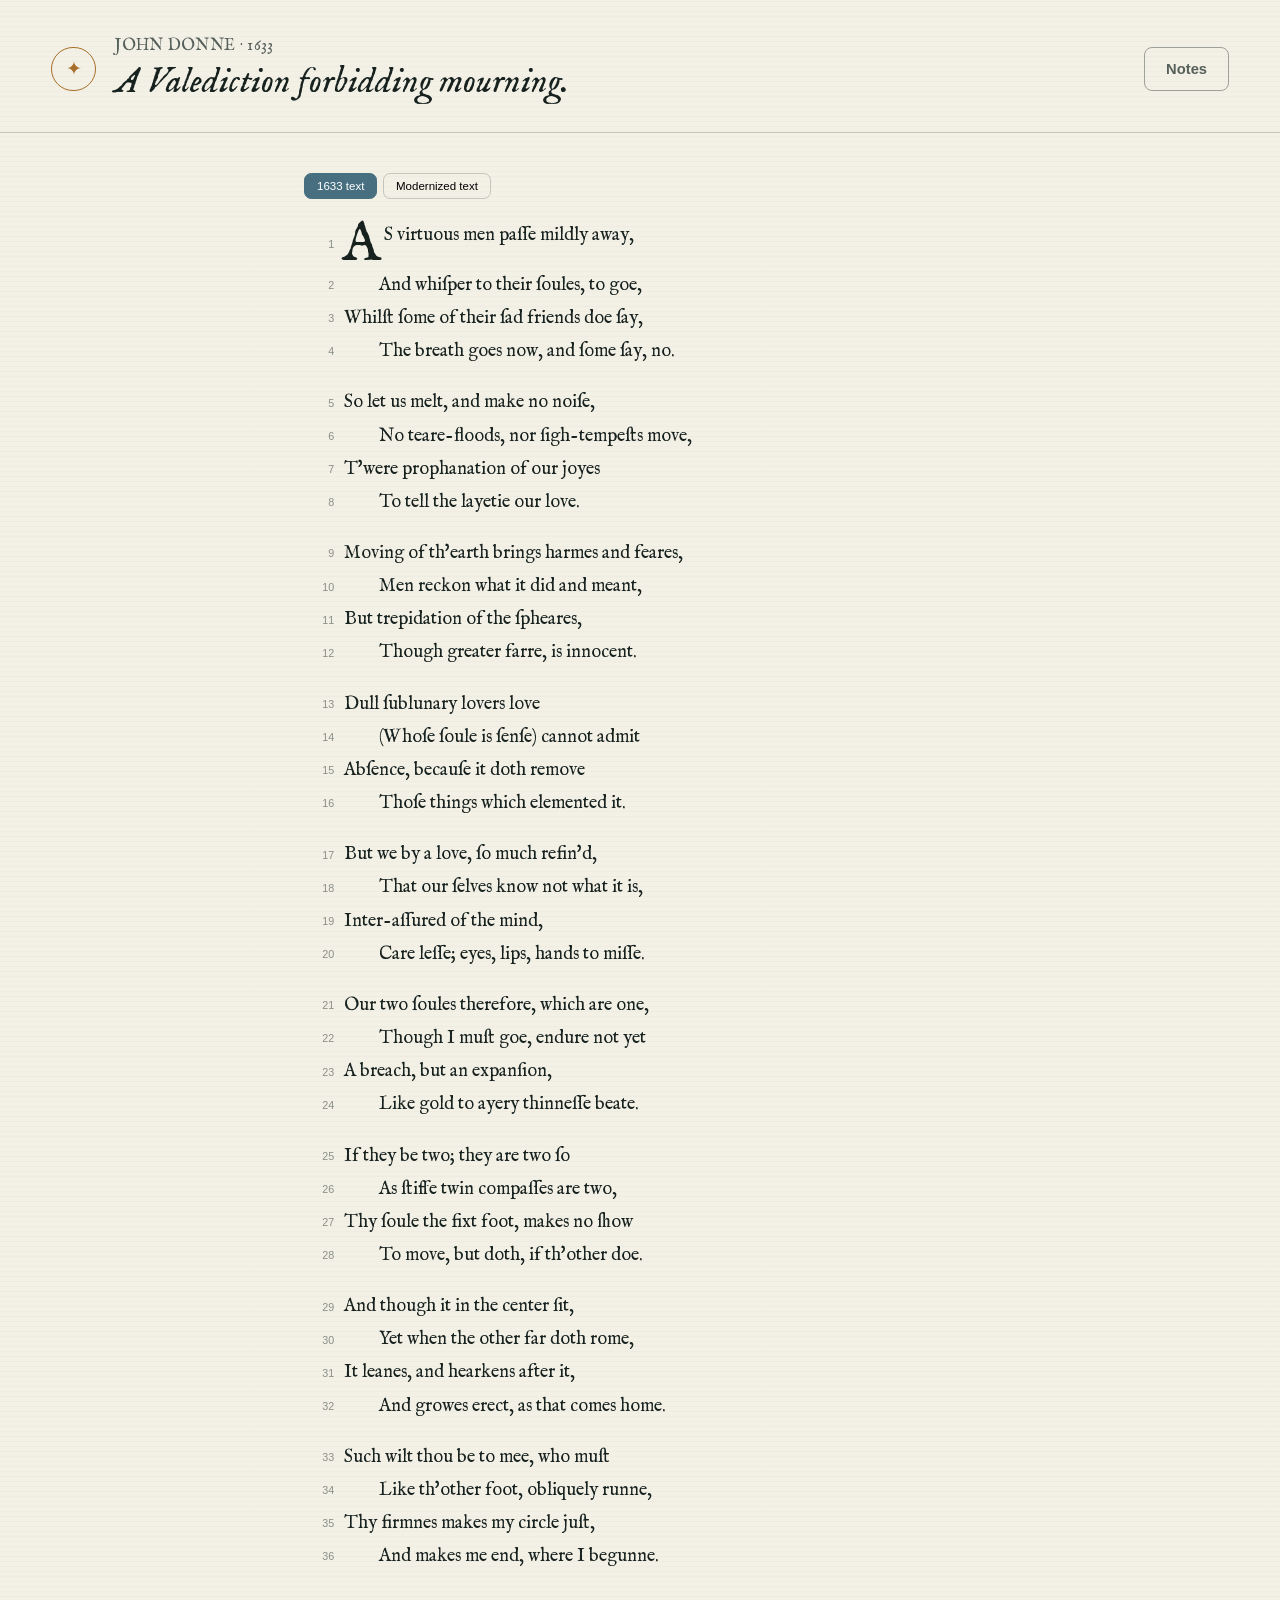
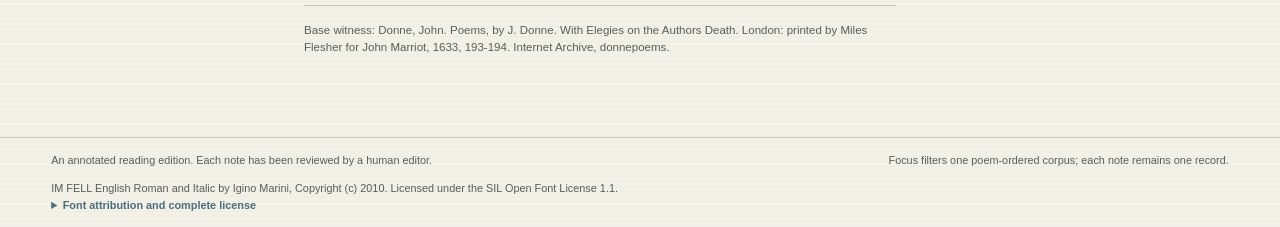
==== commit c433fd1d: "feat(donne): restore 1633 witness typography Embed the genuine IM FELL English italic face, add sour" ====
--- a/corpora/donne-a-valediction-forbidding-mourning/review.html
+++ b/corpora/donne-a-valediction-forbidding-mourning/review.html
@@ -14,7 +14,7 @@
       font-weight: 400;
       font-display: swap;
     }
-    /* IM FELL English (Igino Marini) is self-hosted under the SIL Open Font License 1.1. */
+    /* IM FELL English Roman and Italic (Igino Marini) are self-hosted under the SIL Open Font License 1.1. */
     @font-face {
   font-family: "IM FELL English";
   src: url("[data-uri]") format("truetype");
@@ -22,6 +22,14 @@
   font-weight: 400;
   font-display: block;
 }
+
+    @font-face {
+      font-family: "IM FELL English";
+      src: url("[data-uri]